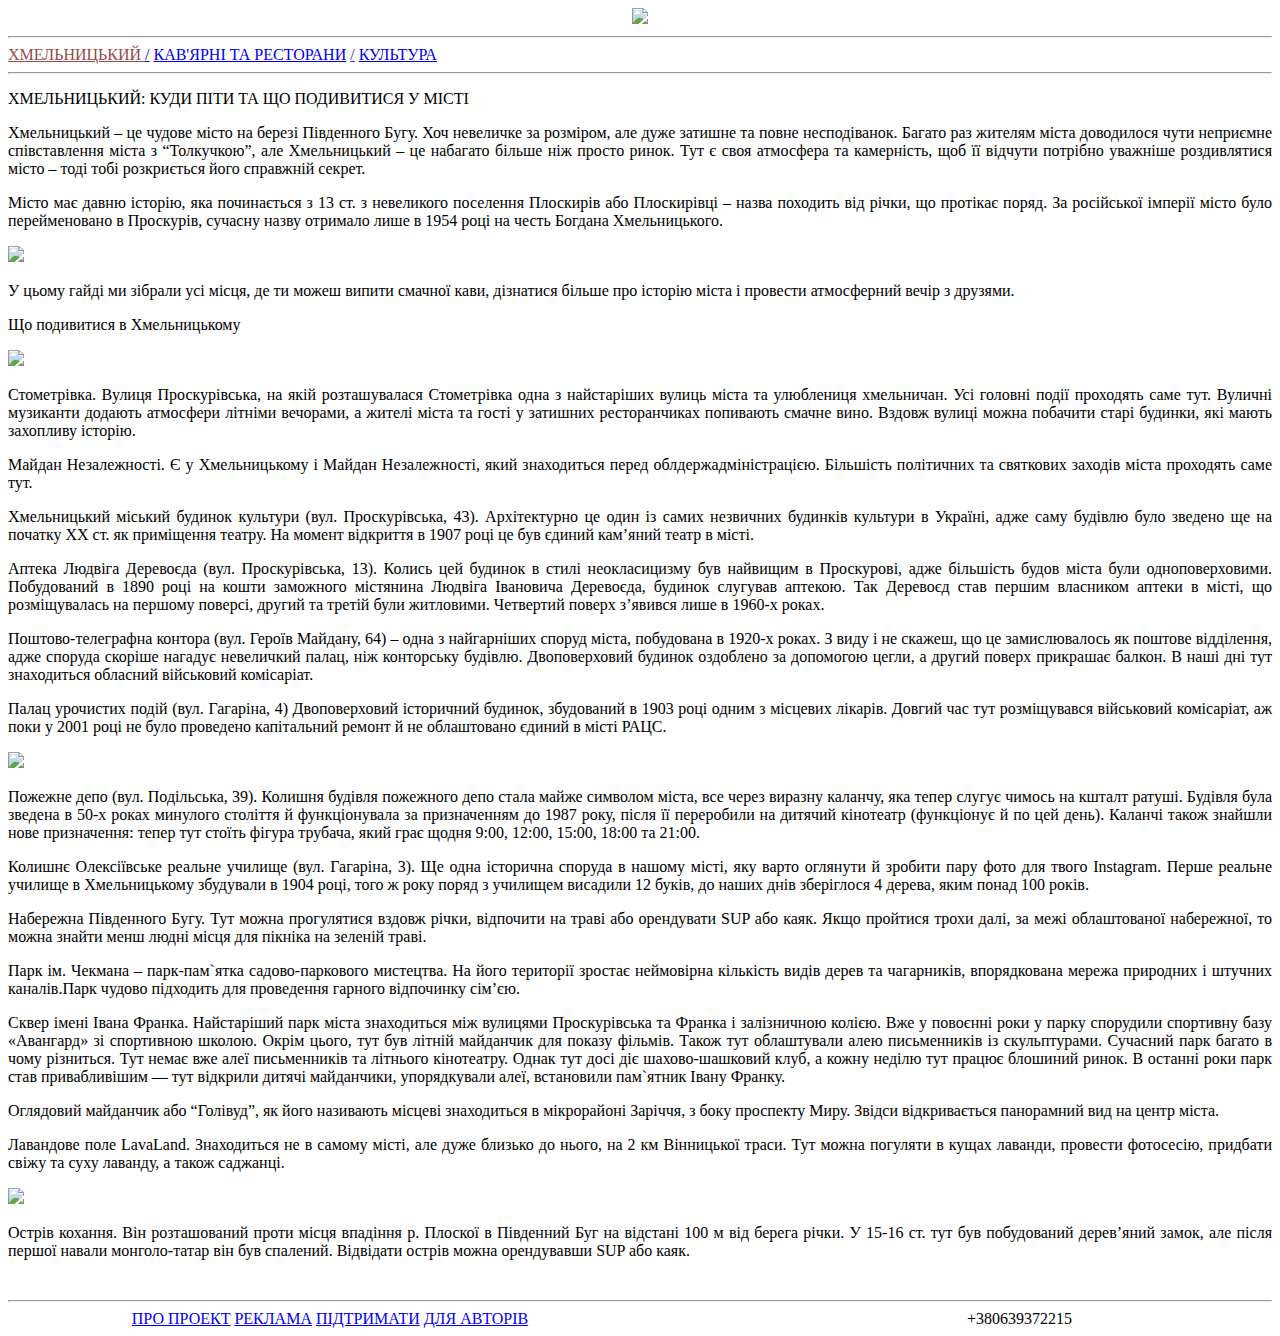
==== index.html @ 3d870d9a "Add index file" ====
<!DOCTYPE html>
<html>
<head>
	<meta charset="utf-8">
<meta name="viewport" content="width=device-width, initial-scale=1.0">
	<title>Khmelnytskyi</title>
		<link rel="stylesheet" type="text/css" href="css/style.css">
		<link rel="stylesheet" type="text/css" href="css/adaptation.css">

</head>
<body align="justify">

<div class="container">

<div id="logo" align="center">
<img src="img/loupe.PNG" class="logo">
</div>

<hr class="hr1">

<nav class="nav">

<a href="" style="color: #964b4b;">ХМЕЛЬНИЦЬКИЙ
</a>

<a href="#">/</a>

<a href="pages/index2.html">КАВ'ЯРНІ ТА РЕСТОРАНИ</a>

<a href="">/</a>

<a href="pages/index3.html">КУЛЬТУРА</a>

</nav>

<hr class="hr2">

<p id="Khmelnytskyi">ХМЕЛЬНИЦЬКИЙ: КУДИ ПІТИ ТА ЩО ПОДИВИТИСЯ У МІСТІ</p>

<p class="alltext">Хмельницький – це чудове місто на березі Південного Бугу. Хоч невеличке за розміром, але дуже затишне та повне несподіванок. Багато раз жителям міста доводилося чути неприємне співставлення міста з “Толкучкою”, але Хмельницький – це набагато більше ніж просто ринок. Тут є своя атмосфера та камерність, щоб її відчути потрібно уважніше роздивлятися місто – тоді тобі розкриється його справжній секрет. </p>

<p class="alltext">Місто має давню історію, яка починається з 13 ст. з невеликого поселення Плоскирів або Плоскирівці – назва походить від річки, що протікає поряд. За російської імперії місто було перейменовано в Проскурів, сучасну назву отримало лише в 1954 році на честь Богдана Хмельницького.</p>

<img class="img" src="img/img_1979-scaled-1.JPG">

<p class="alltext">У цьому гайді ми зібрали усі місця, де ти можеш випити смачної кави, дізнатися більше про історію міста і провести атмосферний вечір з друзями.
</p>

<p class="header">Що подивитися в Хмельницькому</p>

<img class="img" src="img/49239699926_9d5bf410a2_h.JPG">

<p class="alltext">Стометрівка. Вулиця Проскурівська, на якій розташувалася Стометрівка одна з найстаріших вулиць міста та улюблениця хмельничан. Усі головні події проходять саме тут. Вуличні музиканти додають атмосфери літніми вечорами, а жителі міста та гості у затишних ресторанчиках попивають смачне вино. Вздовж вулиці можна побачити старі будинки, які мають захопливу історію.</p>

<p class="alltext">Майдан Незалежності. Є у Хмельницькому і Майдан Незалежності, який знаходиться перед облдержадміністрацією. Більшість політичних та святкових заходів міста проходять саме тут.</p>

<p class="alltext">Хмельницький міський будинок культури (вул. Проскурівська, 43). Архітектурно це один із самих незвичних будинків культури в Україні, адже саму будівлю було зведено ще на початку ХХ ст. як приміщення театру. На момент відкриття в 1907 році це був єдиний кам’яний театр в місті.</p>

<p class="alltext">Аптека Людвіга Деревоєда (вул. Проскурівська, 13). Колись цей будинок в стилі неокласицизму був найвищим в Проскурові, адже більшість будов міста були одноповерховими. Побудований в 1890 році на кошти заможного містянина Людвіга Івановича Деревоєда, будинок слугував аптекою. Так Деревоєд став першим власником аптеки в місті, що розміщувалась на першому поверсі, другий та третій були житловими. Четвертий поверх з’явився лише в 1960-х роках.</p>

<p class="alltext">Поштово-телеграфна контора (вул. Героїв Майдану, 64) – одна з найгарніших споруд міста, побудована в 1920-х роках. З виду і не скажеш, що це замислювалось як поштове відділення, адже споруда скоріше нагадує невеличкий палац, ніж конторську будівлю. Двоповерховий будинок оздоблено за допомогою цегли, а другий поверх прикрашає балкон. В наші дні тут знаходиться обласний військовий комісаріат.</p>

<p class="alltext">Палац урочистих подій (вул. Гагаріна, 4) Двоповерховий історичний будинок, збудований в 1903 році одним з місцевих лікарів. Довгий час тут розміщувався військовий комісаріат, аж поки у 2001 році не було проведено капітальний ремонт й не облаштовано єдиний в місті РАЦС.</p>

<img  class="img" src="img/D0BFD0B0D180D0BAD0BBD0B5D182.JPG">

<p class="alltext">Пожежне депо (вул. Подільська, 39). Колишня будівля пожежного депо стала майже символом міста, все через виразну каланчу, яка тепер слугує чимось на кшталт ратуші. Будівля була зведена в 50-х роках минулого століття й функціонувала за призначенням до 1987 року, після її переробили на дитячий кінотеатр (функціонує й по цей день). Каланчі також знайшли нове призначення: тепер тут стоїть фігура трубача, який грає щодня 9:00, 12:00, 15:00, 18:00 та 21:00.</p>

<p class="alltext">Колишнє Олексіївське реальне училище (вул. Гагаріна, 3). Ще одна історична споруда в нашому місті, яку варто оглянути й зробити пару фото для твого Instagram. Перше реальне училище в Хмельницькому збудували в 1904 році, того ж року поряд з училищем висадили 12 буків, до наших днів зберіглося 4 дерева, яким понад 100 років.</p>

<p class="alltext">Набережна Південного Бугу. Тут можна прогулятися вздовж річки, відпочити на траві або орендувати SUP або каяк. Якщо пройтися трохи далі, за межі облаштованої набережної, то можна знайти менш людні місця для пікніка на зеленій траві.</p>

<p class="alltext">Парк ім. Чекмана – парк-пам`ятка садово-паркового мистецтва. На його території зростає неймовірна кількість видів дерев та чагарників, впорядкована мережа природних і штучних каналів.Парк чудово підходить для проведення гарного відпочинку сім’єю.</p>

<p class="alltext">Сквер імені Івана Франка. Найстаріший парк міста знаходиться між вулицями Проскурівська та Франка і залізничною колією. Вже у повоєнні роки у парку спорудили спортивну базу «Авангард» зі спортивною школою. Окрім цього, тут був літній майданчик для показу фільмів. Також тут облаштували алею письменників із скульптурами. Сучасний парк багато в чому різниться. Тут немає вже алеї письменників та літнього кінотеатру. Однак тут досі діє шахово-шашковий клуб, а кожну неділю тут працює блошиний ринок. В останні роки парк став привабливішим — тут відкрили дитячі майданчики, упорядкували алеї, встановили пам`ятник Івану Франку.</p>

<p class="alltext">Оглядовий майданчик або “Голівуд”, як його називають місцеві знаходиться в мікрорайоні Заріччя, з боку проспекту Миру. Звідси відкривається панорамний вид на центр міста.</p>

<p class="alltext">Лавандове поле LavaLand. Знаходиться не в самому місті, але дуже близько до нього, на 2 км Вінницької траси. Тут можна погуляти в кущах лаванди, провести фотосесію, придбати свіжу та суху лаванду, а також саджанці.</p>

<img class="img" src="img/KHmel-nyts-kyy-na-1-stor.jpg-555-1170x780-1.JPG">

<p class="alltext">Острів кохання. Він розташований проти місця впадіння р. Плоскої в Південний Буг на відстані 100 м від берега річки. У 15-16 ст. тут був побудований дерев’яний замок, але після першої навали монголо-татар він був спалений. Відвідати острів можна орендувавши SUP або каяк.</p>

<hr class="hr2" style="margin-top: 40px;">
</div>

<div class = 'footer'>
      <center>
  <a class="footer" style="margin-left: -315px;" href="https://dovkola.media/about/">ПРО ПРОЕКТ</a>
  <a class="footer" href="https://dovkola.media/partnership/">РЕКЛАМА</a>
  <a class="footer" href="https://www.patreon.com/dovkolamedia">ПІДТРИМАТИ</a>
  <a class="footer" href="https://dovkola.media/dlia-avtoriv/">ДЛЯ АВТОРІВ</a>
  <a style="float: right; margin-right: 200px;">+380639372215</a>
</center>

      
    </div>

</body>
</html>
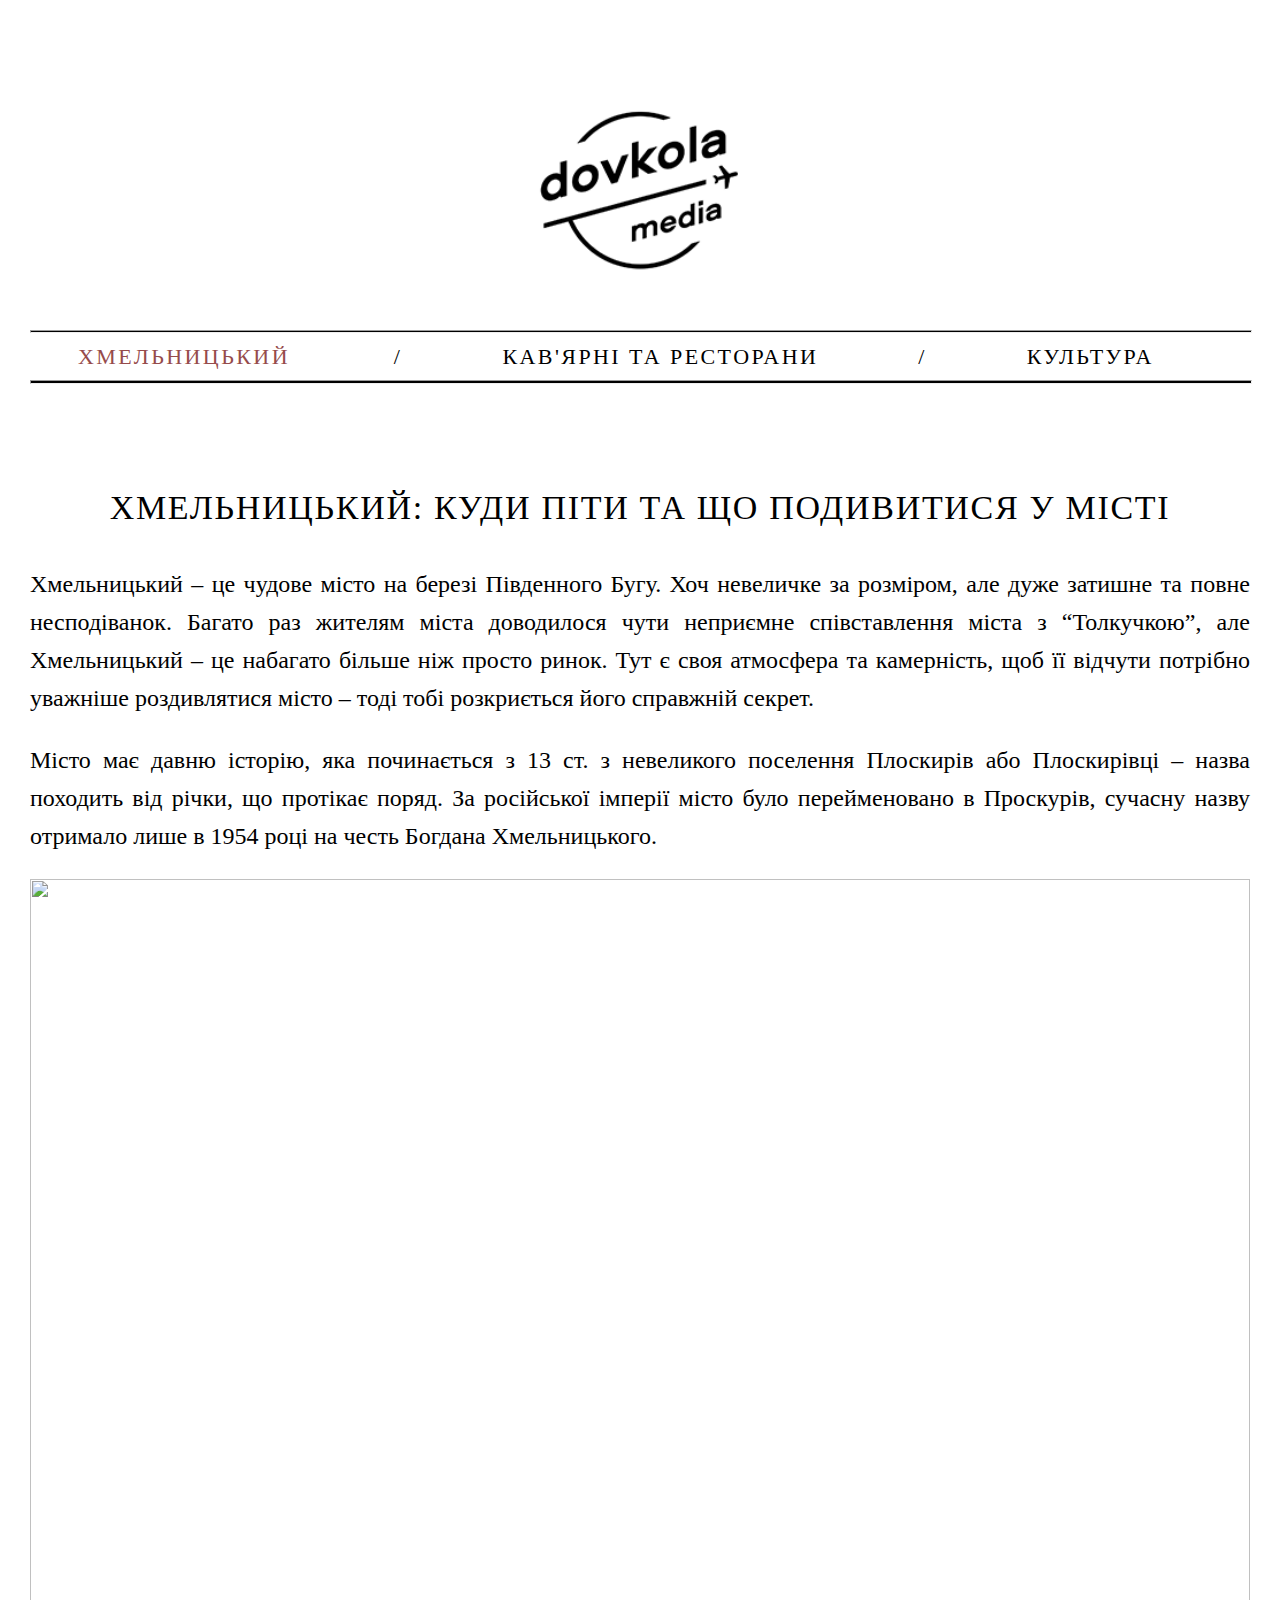
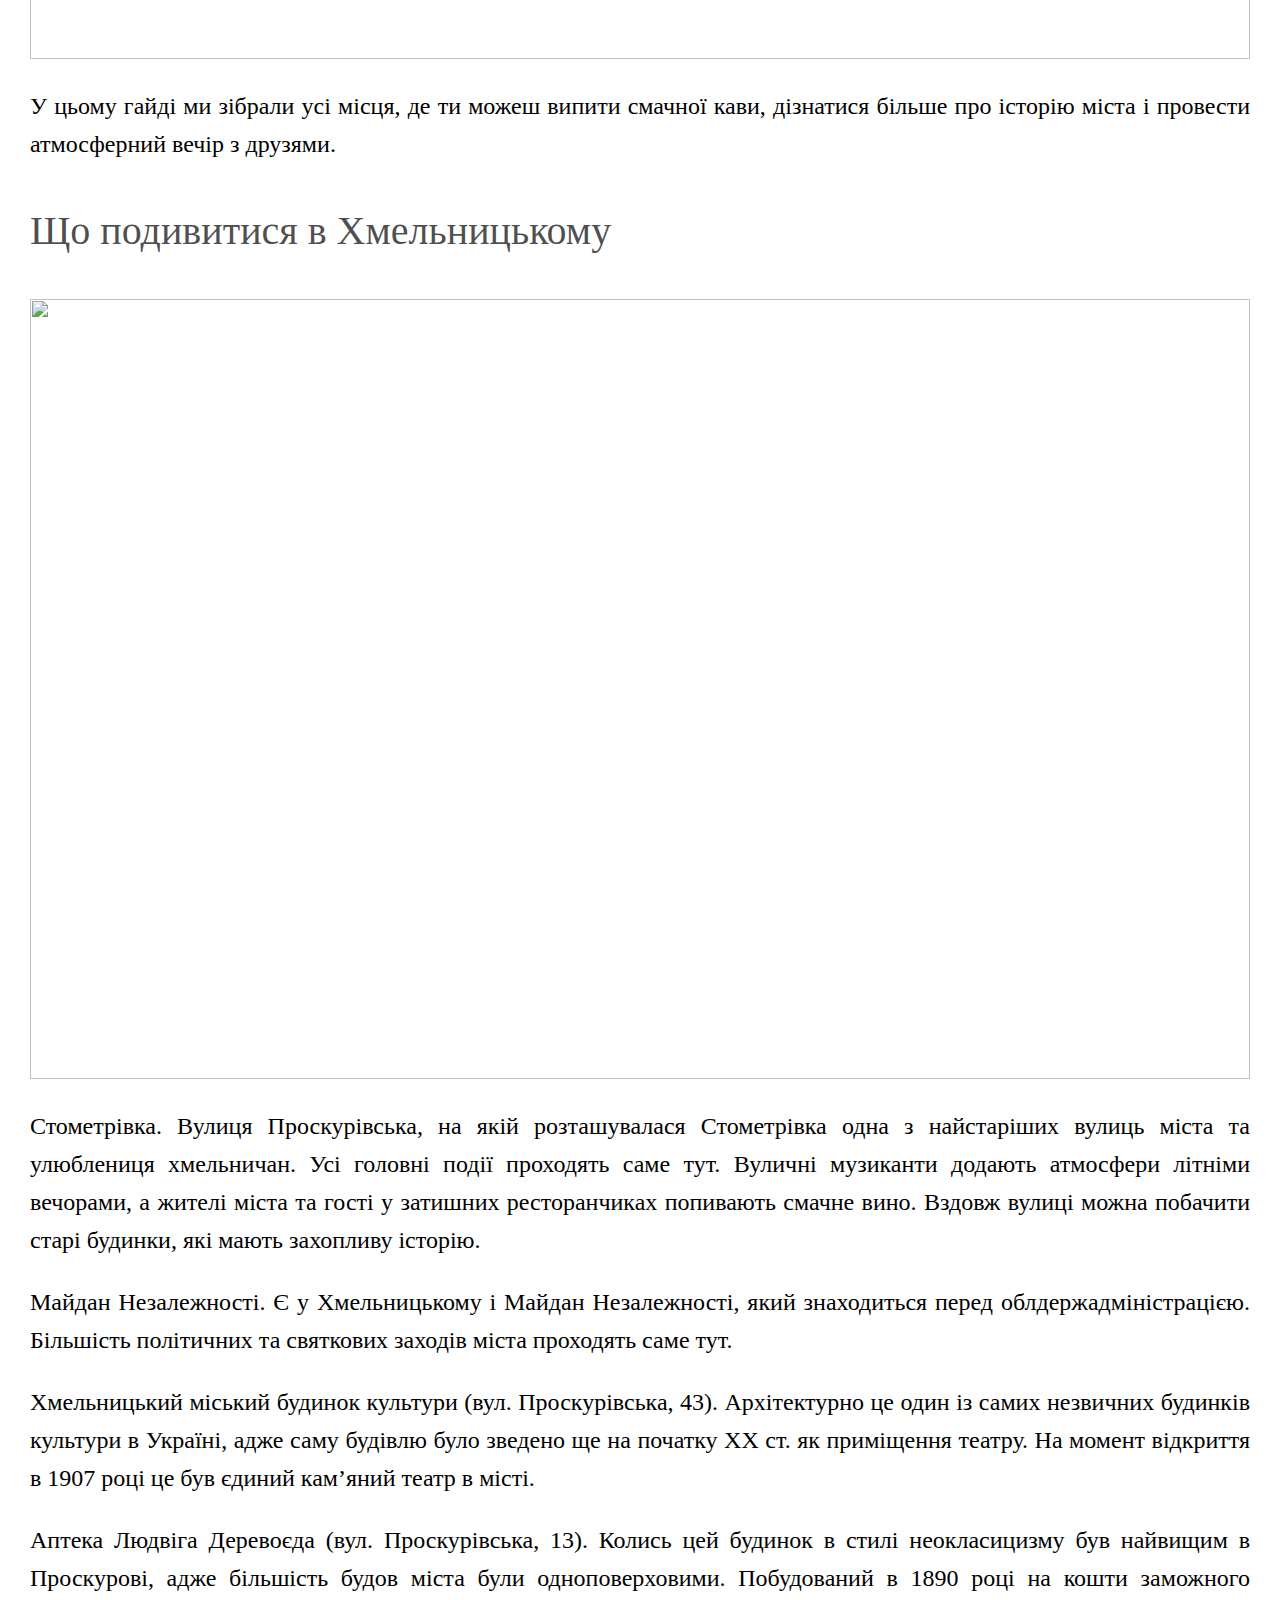
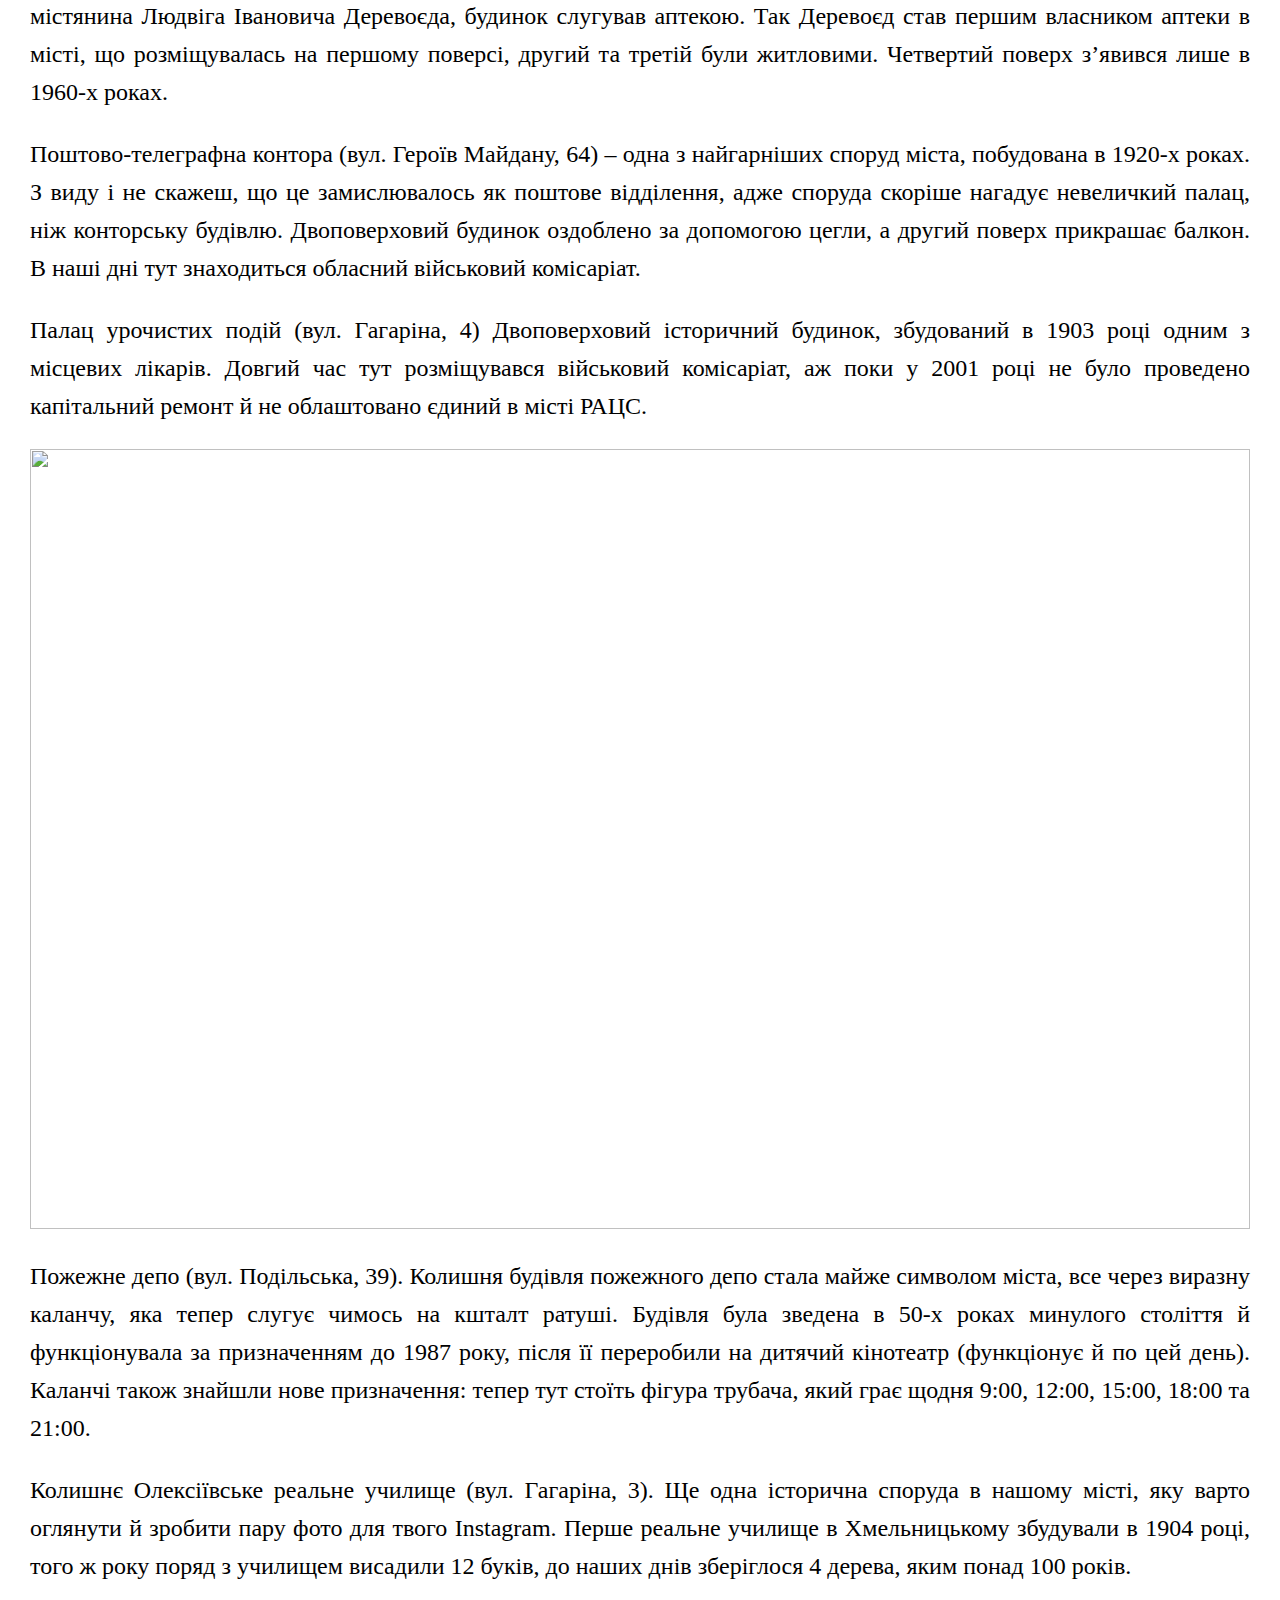
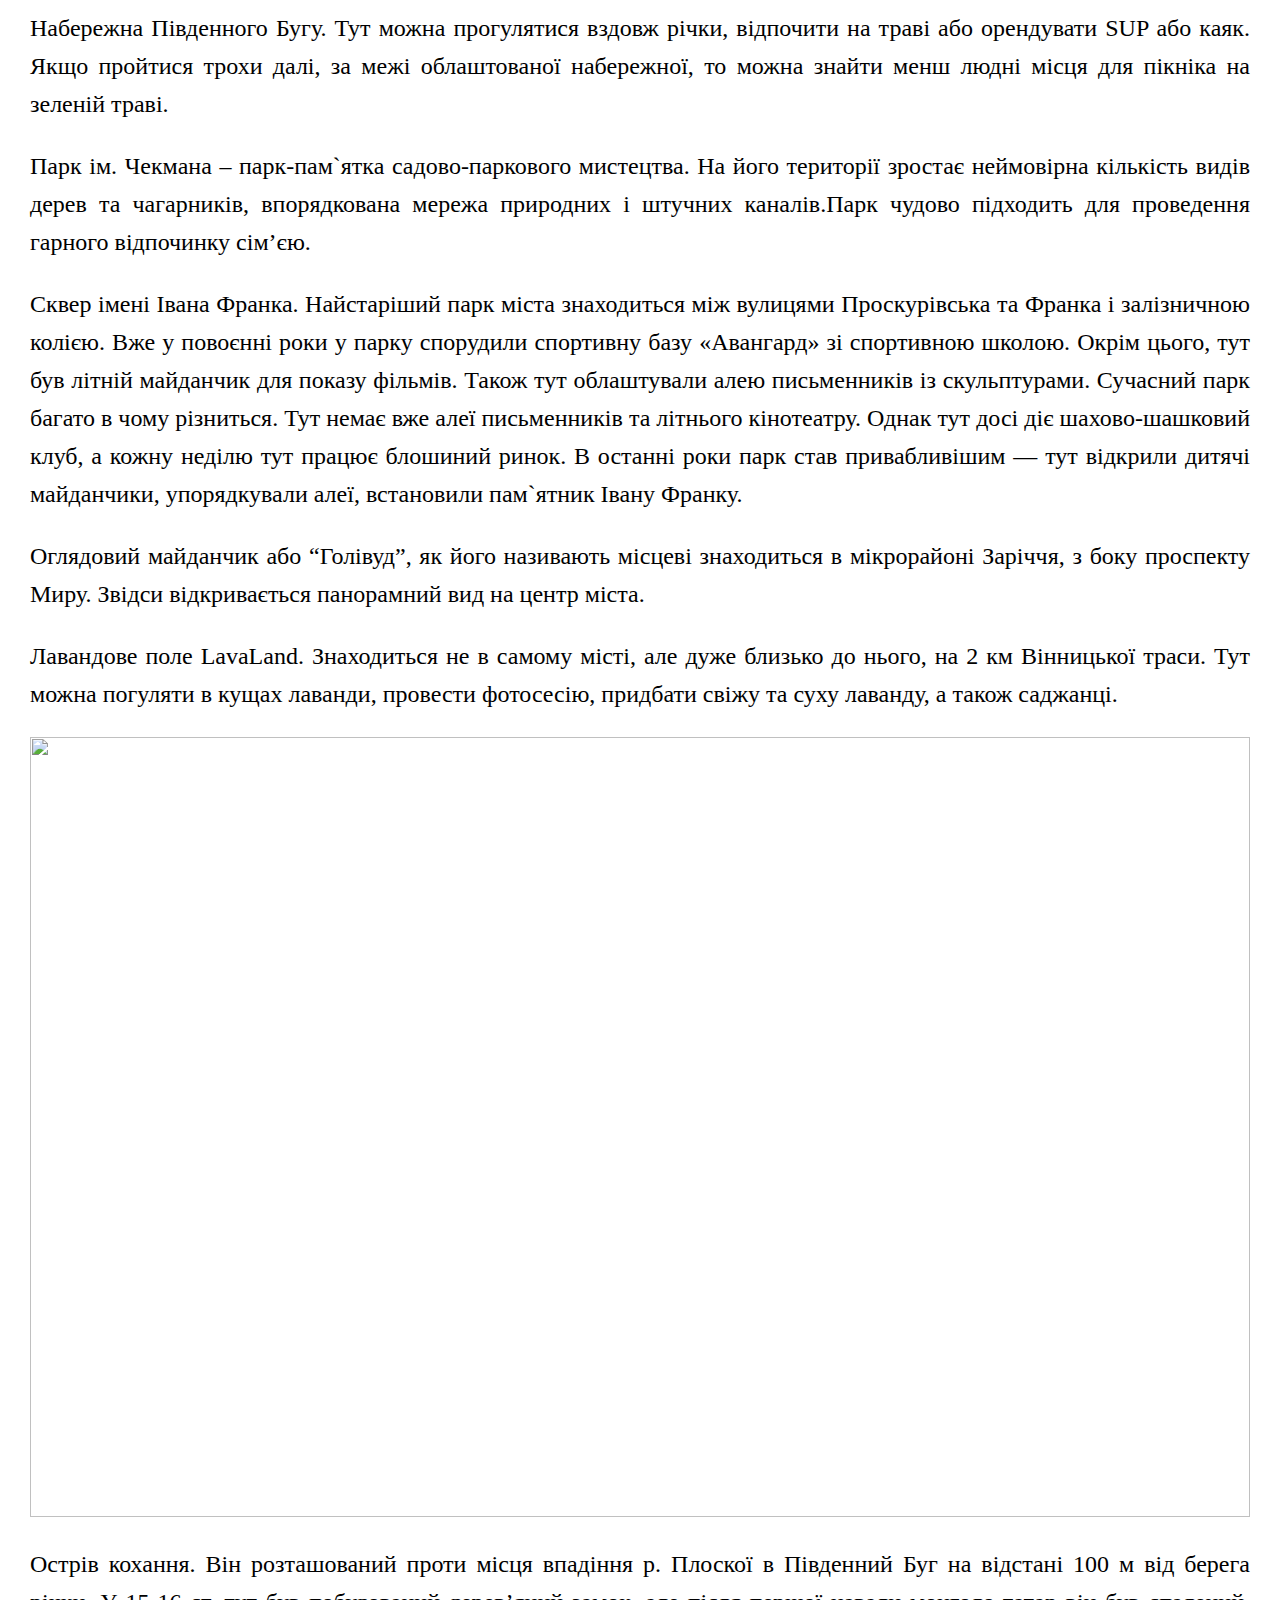
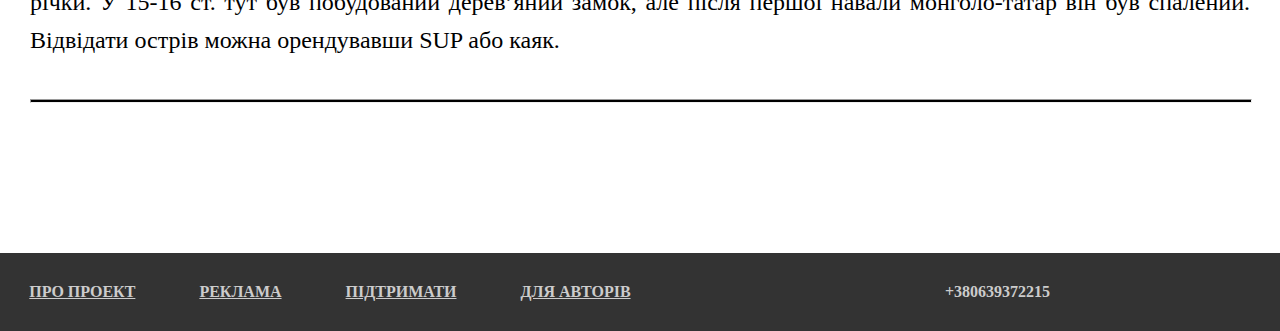
==== commit d99e3fad: "Update index.html" ====
--- a/index.html
+++ b/index.html
@@ -13,7 +13,7 @@
 <div class="container">
 
 <div id="logo" align="center">
-<img src="img/loupe.PNG" class="logo">
+<img src="img/loupe.png" class="logo">
 </div>
 
 <hr class="hr1">
@@ -98,4 +98,4 @@
     </div>
 
 </body>
-</html>+</html>
--- a/css/style.css
+++ b/css/style.css
@@ -0,0 +1,102 @@
+ body{
+ 	margin: 0px;
+}
+
+.logo {
+width: 230px;
+height: 230px;
+padding-top: 75px;
+
+}
+
+#logo{
+width: 230px;
+height: 230px;
+margin: 0px auto;
+}
+
+.container {
+	max-width: 1220px;
+	padding: 0 10px;
+	margin: 0 auto;
+}
+
+hr {
+	width: 100%;
+	height: 1px;
+}
+
+.hr1 {
+	margin-top: 100px;І
+	height: 1px;
+	background-color: #000000;
+}
+
+.nav a {
+padding: 48px;
+
+color: #000000;
+text-decoration: none;
+justify-content: space-between;
+font-family: 'Ledger';
+font-style: normal;
+font-weight: 400;
+letter-spacing: 0.11em;
+font-size: 22px;
+line-height: 31px;
+}
+
+
+.hr2 {	
+	height: 2px;
+	background-color: #000000;
+}
+
+#Khmelnytskyi {
+margin-top: 100px;
+font-family: 'Ledger';
+font-style: normal;
+font-weight: 400;
+font-size: 34px;
+line-height: 47px;
+text-align: center;
+letter-spacing: 0.05em;
+
+color: #000000;
+}
+
+.alltext {
+	font-family: 'Ledger';
+font-style: normal;
+font-weight: 400;
+font-size: 24px;
+line-height: 38px;
+
+color: #000000;
+
+}
+
+.img {
+width: 1220px;
+height: 780px;
+}
+
+.header {
+	font-family: 'Ledger';
+font-style: normal;
+font-weight: 400;
+font-size: 40px;
+line-height: 56px;
+
+color: rgba(0, 0, 0, 0.7);
+}
+
+.footer {
+  
+  font-weight: bold;
+  background-color:#333;
+  color: #ccc;
+  padding: 30px;
+  margin-top:150px;
+
+}
--- a/css/adaptation.css
+++ b/css/adaptation.css
@@ -0,0 +1,9 @@
+@media screen and (max-width:412px){
+	.logo {
+		width: 200px;
+height: 200px;
+padding-top: 75px;
+display: flex;
+justify-content: center;
+	}
+}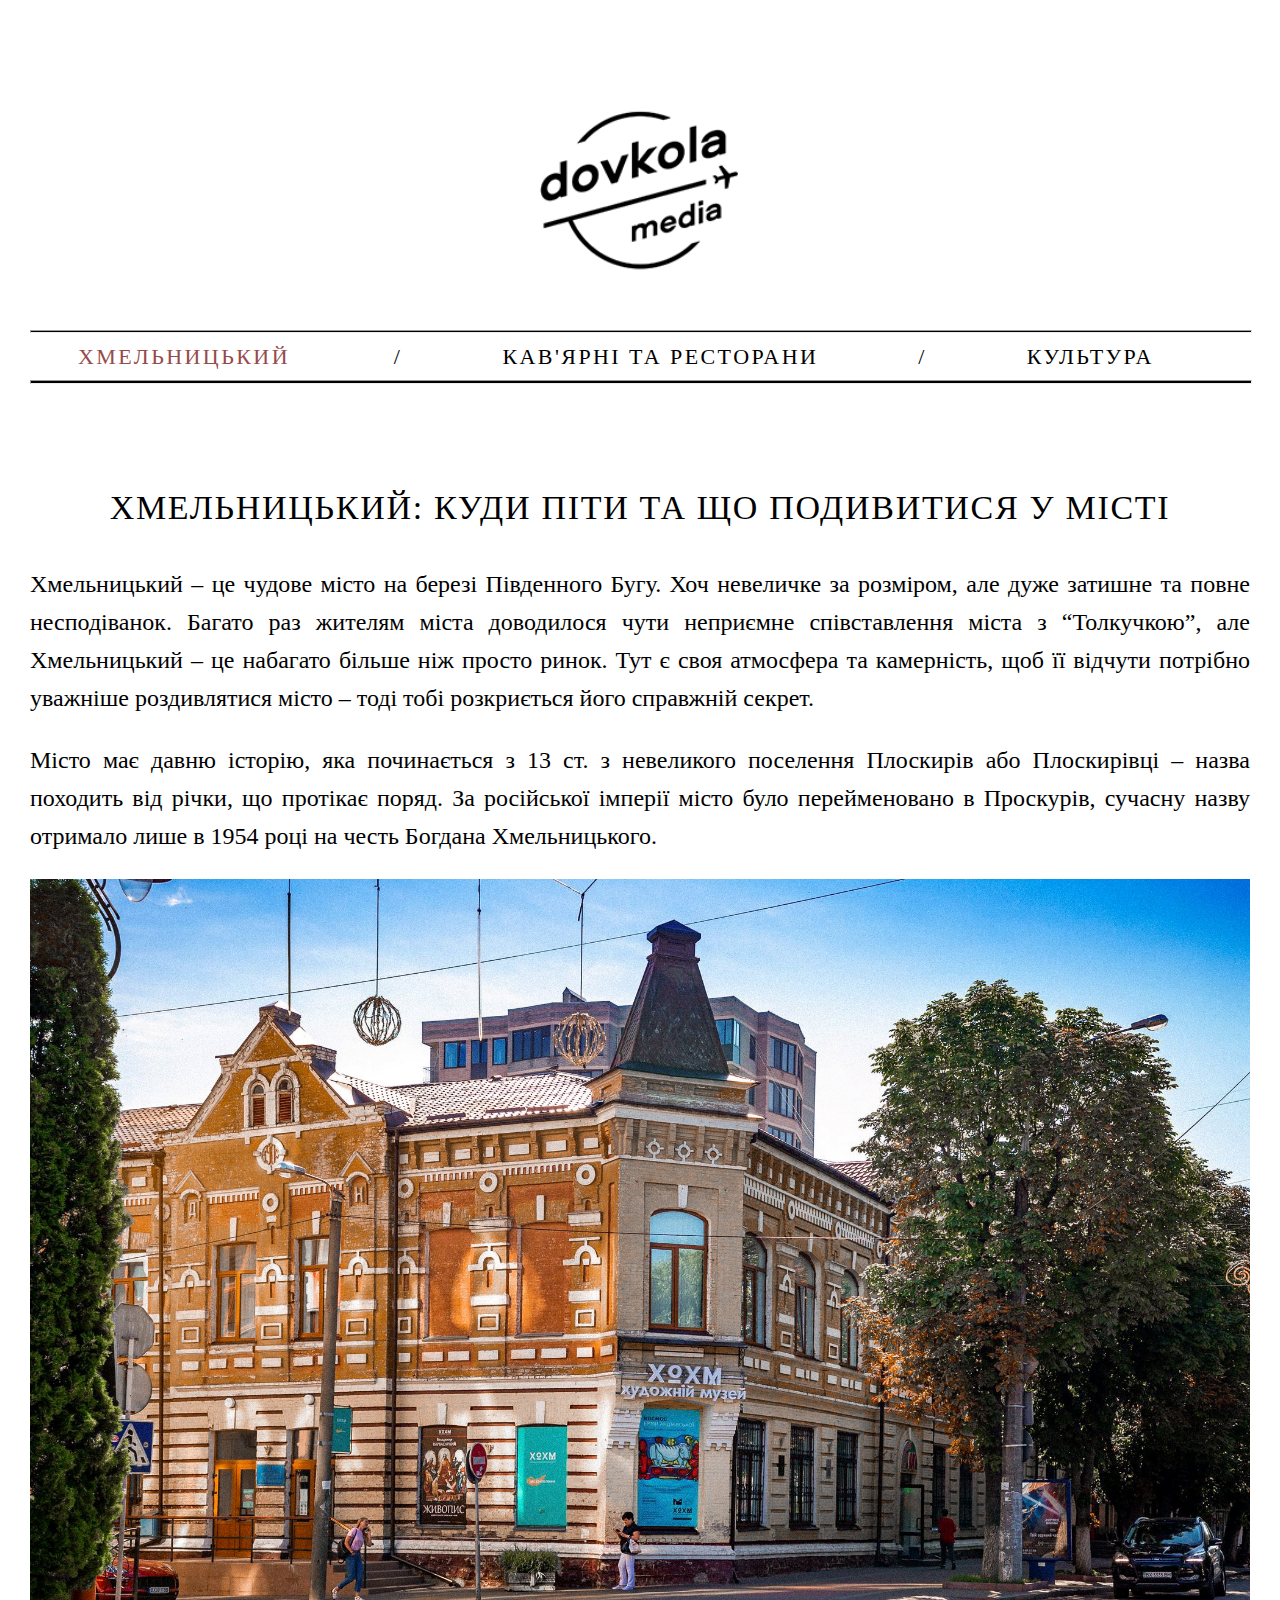
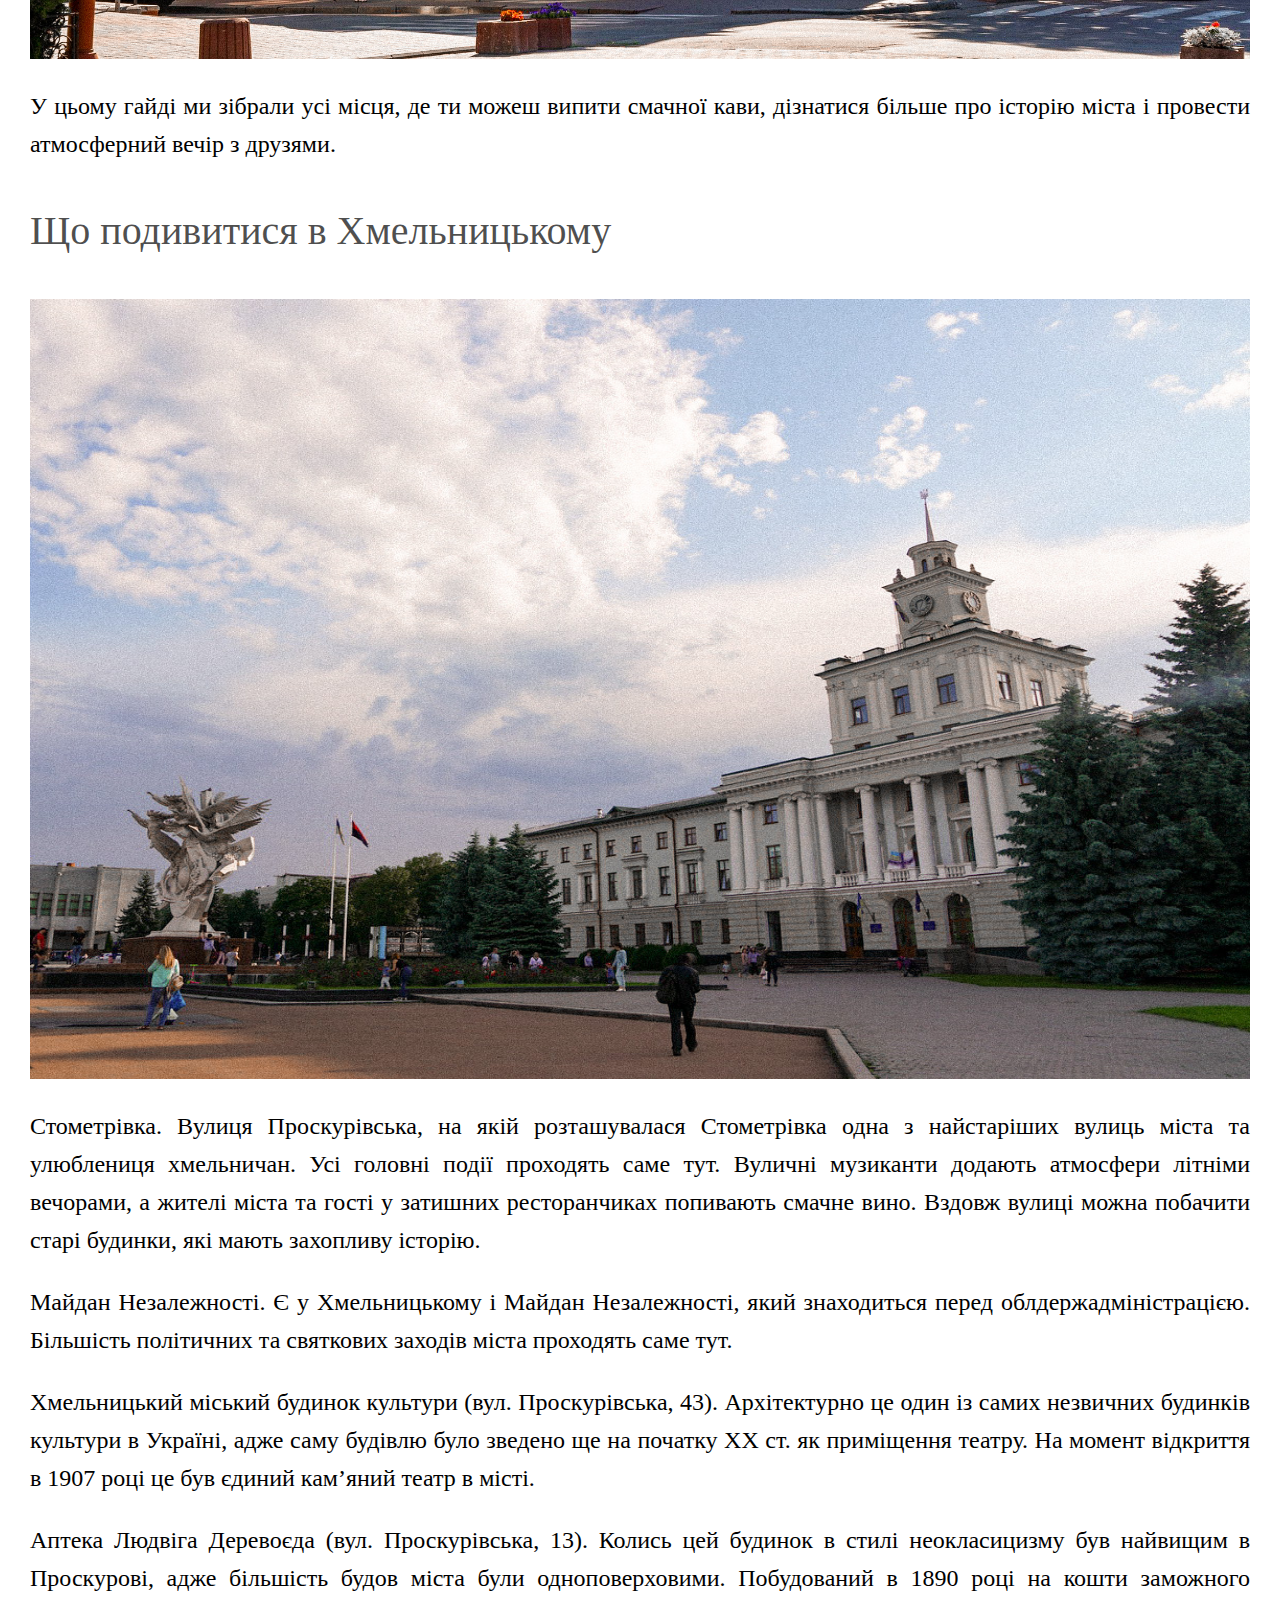
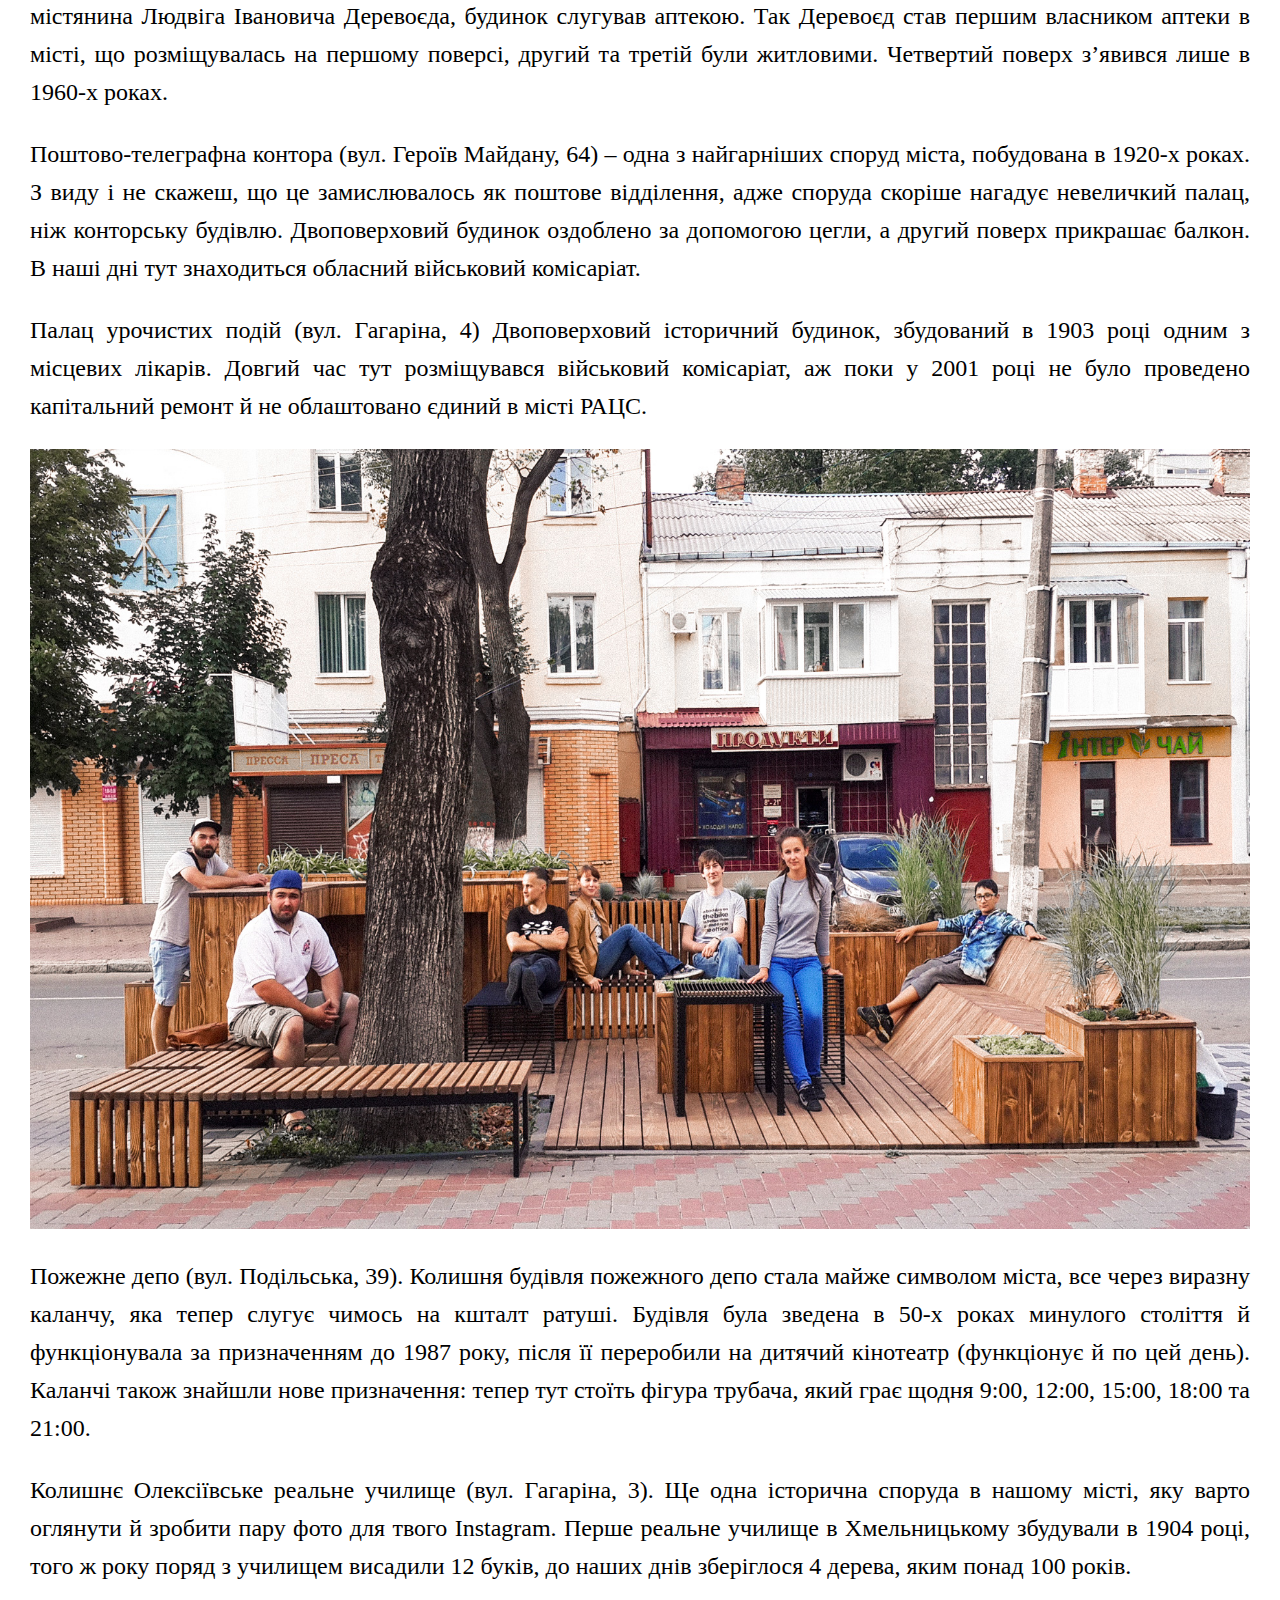
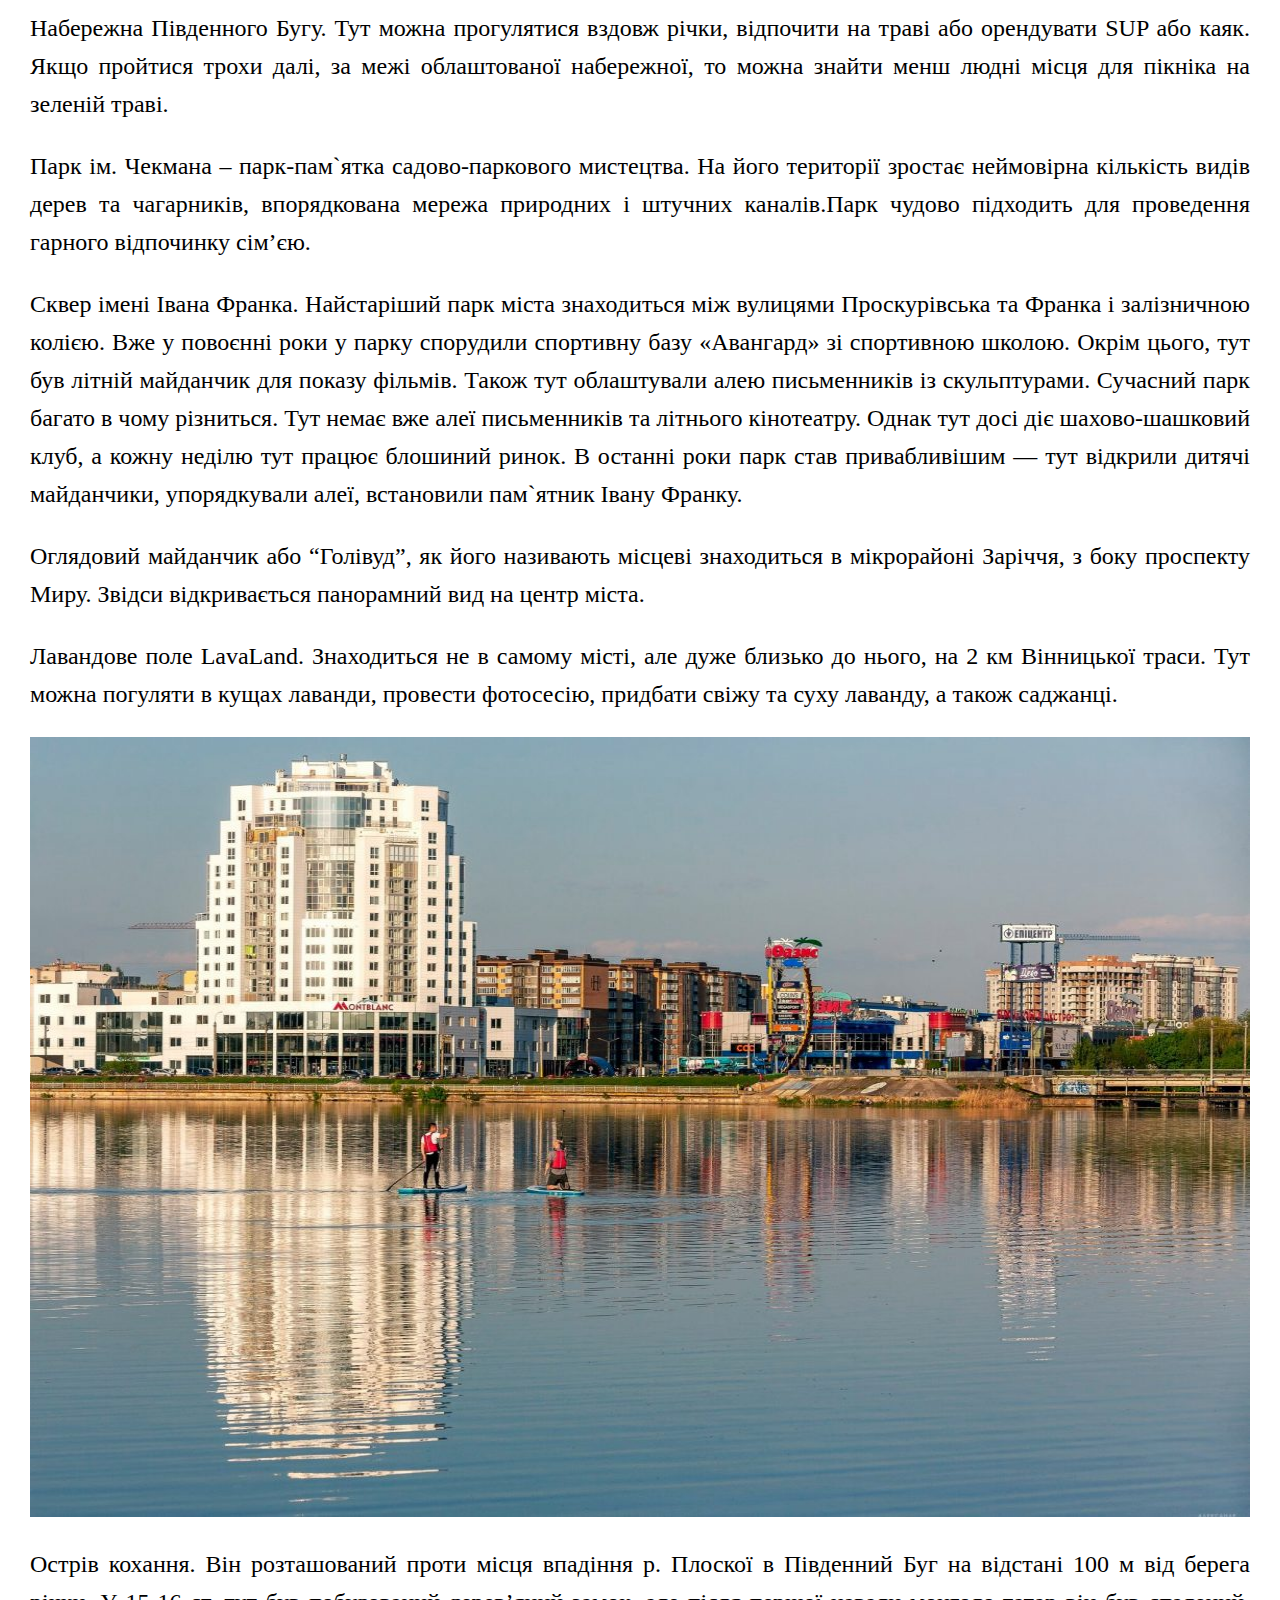
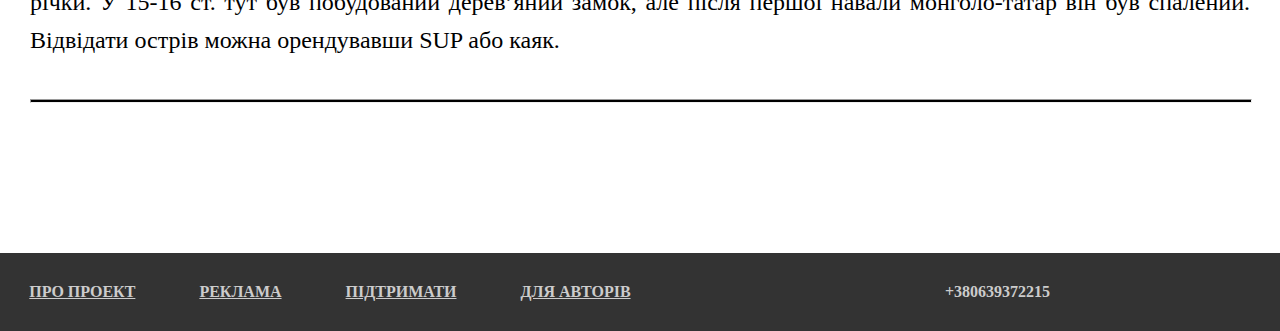
==== commit a181f79d: "Update index.html" ====
--- a/index.html
+++ b/index.html
@@ -41,14 +41,14 @@
 
 <p class="alltext">Місто має давню історію, яка починається з 13 ст. з невеликого поселення Плоскирів або Плоскирівці – назва походить від річки, що протікає поряд. За російської імперії місто було перейменовано в Проскурів, сучасну назву отримало лише в 1954 році на честь Богдана Хмельницького.</p>
 
-<img class="img" src="img/img_1979-scaled-1.JPG">
+<img class="img" src="img/img_1979-scaled-1.jpg">
 
 <p class="alltext">У цьому гайді ми зібрали усі місця, де ти можеш випити смачної кави, дізнатися більше про історію міста і провести атмосферний вечір з друзями.
 </p>
 
 <p class="header">Що подивитися в Хмельницькому</p>
 
-<img class="img" src="img/49239699926_9d5bf410a2_h.JPG">
+<img class="img" src="img/49239699926_9d5bf410a2_h.jpg">
 
 <p class="alltext">Стометрівка. Вулиця Проскурівська, на якій розташувалася Стометрівка одна з найстаріших вулиць міста та улюблениця хмельничан. Усі головні події проходять саме тут. Вуличні музиканти додають атмосфери літніми вечорами, а жителі міста та гості у затишних ресторанчиках попивають смачне вино. Вздовж вулиці можна побачити старі будинки, які мають захопливу історію.</p>
 
@@ -62,7 +62,7 @@
 
 <p class="alltext">Палац урочистих подій (вул. Гагаріна, 4) Двоповерховий історичний будинок, збудований в 1903 році одним з місцевих лікарів. Довгий час тут розміщувався військовий комісаріат, аж поки у 2001 році не було проведено капітальний ремонт й не облаштовано єдиний в місті РАЦС.</p>
 
-<img  class="img" src="img/D0BFD0B0D180D0BAD0BBD0B5D182.JPG">
+<img  class="img" src="img/D0BFD0B0D180D0BAD0BBD0B5D182.jpg">
 
 <p class="alltext">Пожежне депо (вул. Подільська, 39). Колишня будівля пожежного депо стала майже символом міста, все через виразну каланчу, яка тепер слугує чимось на кшталт ратуші. Будівля була зведена в 50-х роках минулого століття й функціонувала за призначенням до 1987 року, після її переробили на дитячий кінотеатр (функціонує й по цей день). Каланчі також знайшли нове призначення: тепер тут стоїть фігура трубача, який грає щодня 9:00, 12:00, 15:00, 18:00 та 21:00.</p>
 
@@ -78,7 +78,7 @@
 
 <p class="alltext">Лавандове поле LavaLand. Знаходиться не в самому місті, але дуже близько до нього, на 2 км Вінницької траси. Тут можна погуляти в кущах лаванди, провести фотосесію, придбати свіжу та суху лаванду, а також саджанці.</p>
 
-<img class="img" src="img/KHmel-nyts-kyy-na-1-stor.jpg-555-1170x780-1.JPG">
+<img class="img" src="img/KHmel-nyts-kyy-na-1-stor.jpg-555-1170x780-1.jpg">
 
 <p class="alltext">Острів кохання. Він розташований проти місця впадіння р. Плоскої в Південний Буг на відстані 100 м від берега річки. У 15-16 ст. тут був побудований дерев’яний замок, але після першої навали монголо-татар він був спалений. Відвідати острів можна орендувавши SUP або каяк.</p>
 
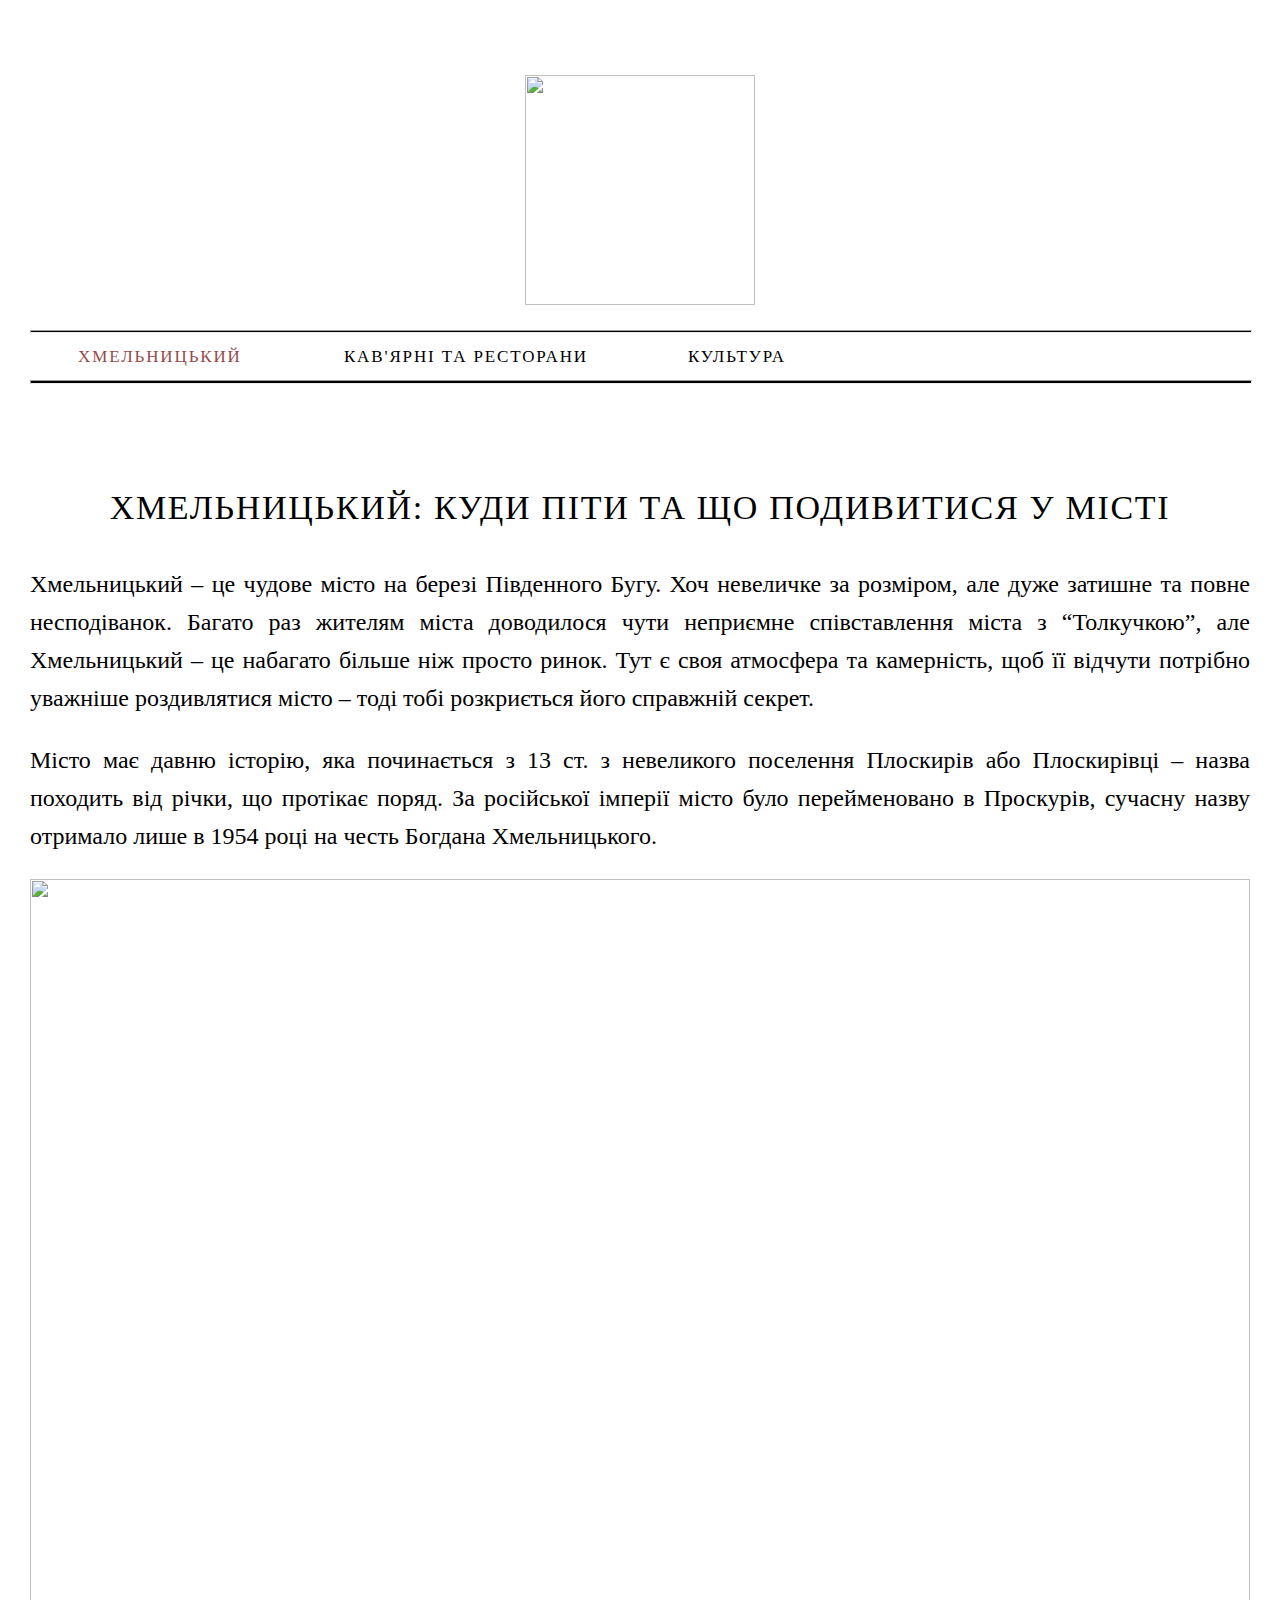
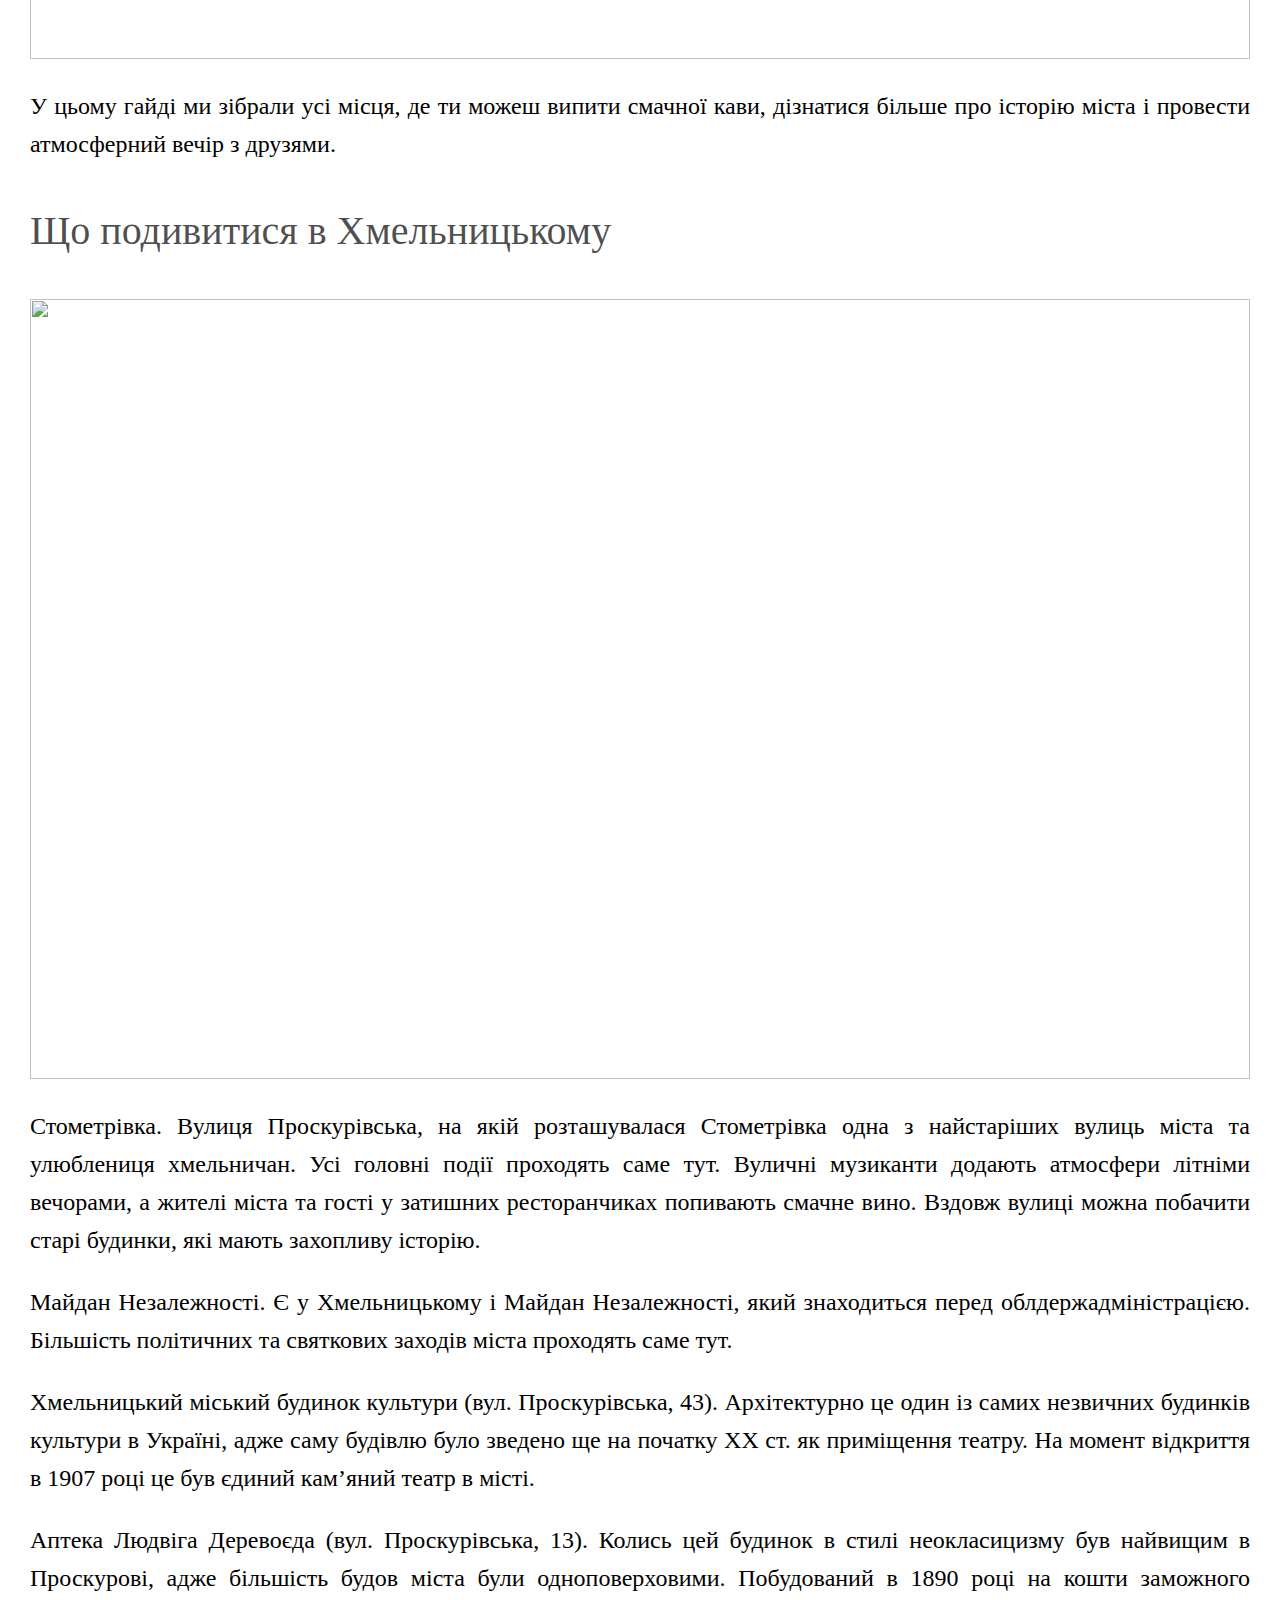
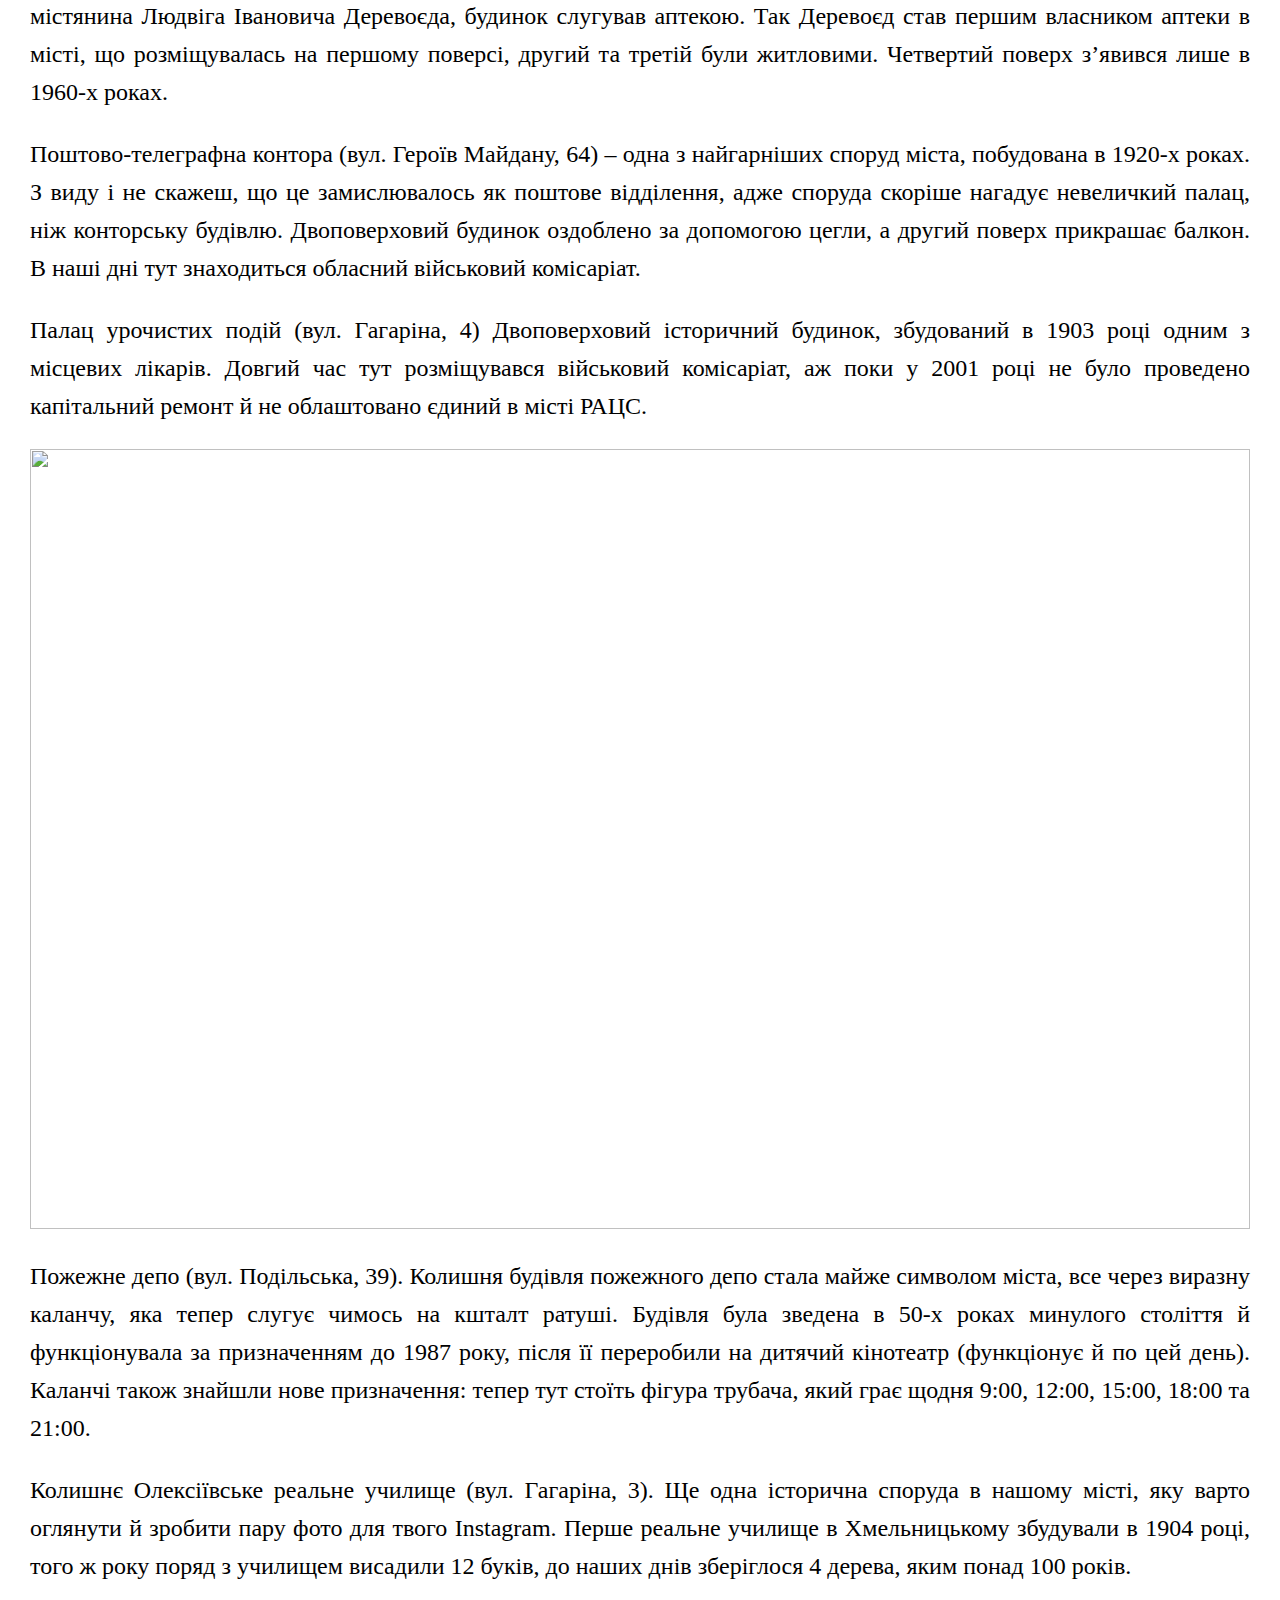
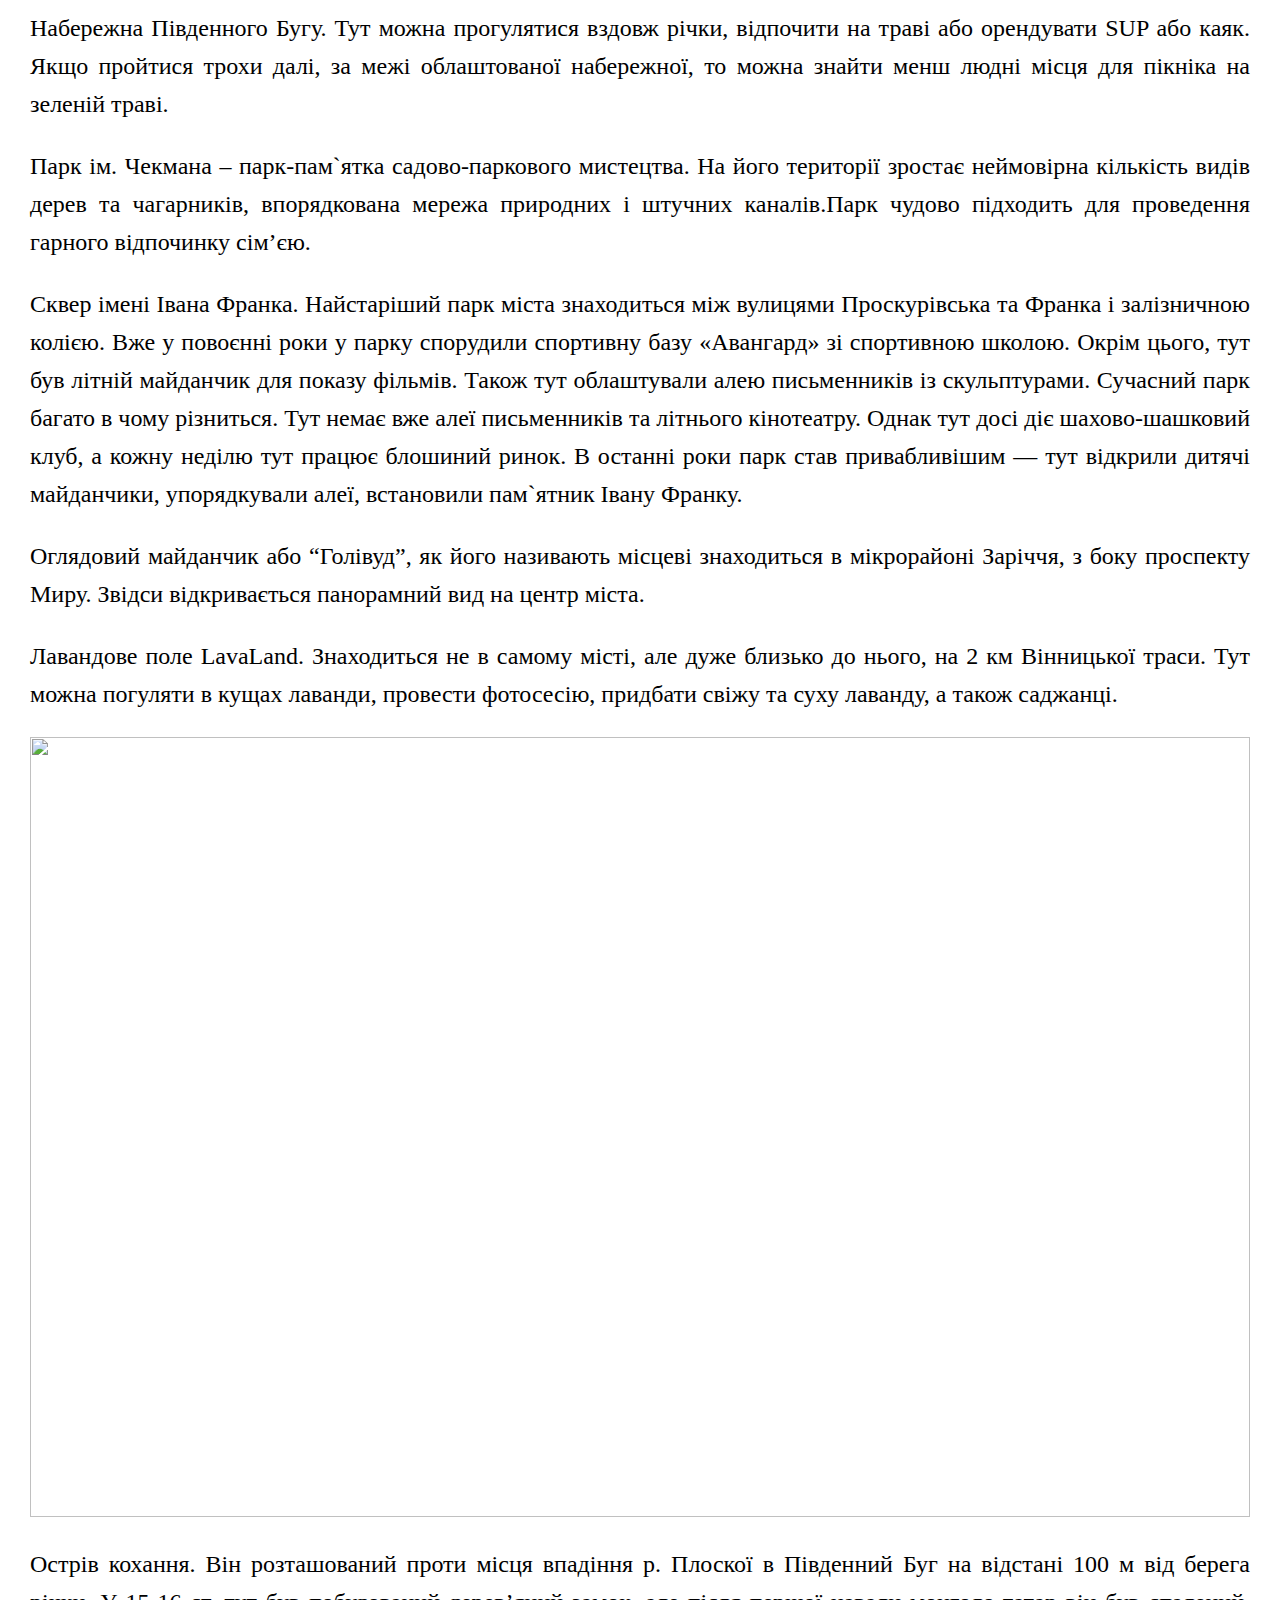
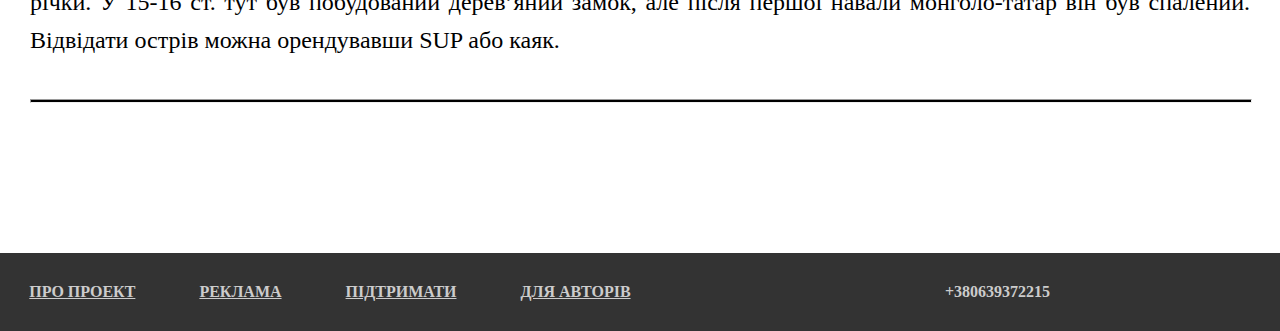
==== commit e3ca15c6: "Update index.html" ====
--- a/index.html
+++ b/index.html
@@ -13,23 +13,20 @@
 <div class="container">
 
 <div id="logo" align="center">
-<img src="img/loupe.png" class="logo">
+<img src="img/loupe.PNG" class="logo">
 </div>
 
 <hr class="hr1">
 
 <nav class="nav">
 
-<a href="" style="color: #964b4b;">ХМЕЛЬНИЦЬКИЙ
+<a href="" style="color: #964b4b; font-size: 17px;">ХМЕЛЬНИЦЬКИЙ
 </a>
 
-<a href="#">/</a>
+<a href="pages/index2.html" style="font-size: 17px;">КАВ'ЯРНІ ТА РЕСТОРАНИ</a>
 
-<a href="pages/index2.html">КАВ'ЯРНІ ТА РЕСТОРАНИ</a>
 
-<a href="">/</a>
-
-<a href="pages/index3.html">КУЛЬТУРА</a>
+<a href="pages/index3.html" style="font-size: 17px;">КУЛЬТУРА</a>
 
 </nav>
 
@@ -41,14 +38,14 @@
 
 <p class="alltext">Місто має давню історію, яка починається з 13 ст. з невеликого поселення Плоскирів або Плоскирівці – назва походить від річки, що протікає поряд. За російської імперії місто було перейменовано в Проскурів, сучасну назву отримало лише в 1954 році на честь Богдана Хмельницького.</p>
 
-<img class="img" src="img/img_1979-scaled-1.jpg">
+<img class="img" src="img/img_1979-scaled-1.JPG">
 
 <p class="alltext">У цьому гайді ми зібрали усі місця, де ти можеш випити смачної кави, дізнатися більше про історію міста і провести атмосферний вечір з друзями.
 </p>
 
 <p class="header">Що подивитися в Хмельницькому</p>
 
-<img class="img" src="img/49239699926_9d5bf410a2_h.jpg">
+<img class="img" src="img/49239699926_9d5bf410a2_h.JPG">
 
 <p class="alltext">Стометрівка. Вулиця Проскурівська, на якій розташувалася Стометрівка одна з найстаріших вулиць міста та улюблениця хмельничан. Усі головні події проходять саме тут. Вуличні музиканти додають атмосфери літніми вечорами, а жителі міста та гості у затишних ресторанчиках попивають смачне вино. Вздовж вулиці можна побачити старі будинки, які мають захопливу історію.</p>
 
@@ -62,7 +59,7 @@
 
 <p class="alltext">Палац урочистих подій (вул. Гагаріна, 4) Двоповерховий історичний будинок, збудований в 1903 році одним з місцевих лікарів. Довгий час тут розміщувався військовий комісаріат, аж поки у 2001 році не було проведено капітальний ремонт й не облаштовано єдиний в місті РАЦС.</p>
 
-<img  class="img" src="img/D0BFD0B0D180D0BAD0BBD0B5D182.jpg">
+<img  class="img" src="img/D0BFD0B0D180D0BAD0BBD0B5D182.JPG">
 
 <p class="alltext">Пожежне депо (вул. Подільська, 39). Колишня будівля пожежного депо стала майже символом міста, все через виразну каланчу, яка тепер слугує чимось на кшталт ратуші. Будівля була зведена в 50-х роках минулого століття й функціонувала за призначенням до 1987 року, після її переробили на дитячий кінотеатр (функціонує й по цей день). Каланчі також знайшли нове призначення: тепер тут стоїть фігура трубача, який грає щодня 9:00, 12:00, 15:00, 18:00 та 21:00.</p>
 
@@ -78,7 +75,7 @@
 
 <p class="alltext">Лавандове поле LavaLand. Знаходиться не в самому місті, але дуже близько до нього, на 2 км Вінницької траси. Тут можна погуляти в кущах лаванди, провести фотосесію, придбати свіжу та суху лаванду, а також саджанці.</p>
 
-<img class="img" src="img/KHmel-nyts-kyy-na-1-stor.jpg-555-1170x780-1.jpg">
+<img class="img" src="img/KHmel-nyts-kyy-na-1-stor.jpg-555-1170x780-1.JPG">
 
 <p class="alltext">Острів кохання. Він розташований проти місця впадіння р. Плоскої в Південний Буг на відстані 100 м від берега річки. У 15-16 ст. тут був побудований дерев’яний замок, але після першої навали монголо-татар він був спалений. Відвідати острів можна орендувавши SUP або каяк.</p>
 
@@ -87,10 +84,10 @@
 
 <div class = 'footer'>
       <center>
-  <a class="footer" style="margin-left: -315px;" href="https://dovkola.media/about/">ПРО ПРОЕКТ</a>
-  <a class="footer" href="https://dovkola.media/partnership/">РЕКЛАМА</a>
-  <a class="footer" href="https://www.patreon.com/dovkolamedia">ПІДТРИМАТИ</a>
-  <a class="footer" href="https://dovkola.media/dlia-avtoriv/">ДЛЯ АВТОРІВ</a>
+  <a class="footer" id="footer" style="margin-left: -315px;" href="https://dovkola.media/about/">ПРО ПРОЕКТ</a>
+  <a class="footer" id="footer" href="https://dovkola.media/partnership/">РЕКЛАМА</a>
+  <a class="footer" id="footer" href="https://www.patreon.com/dovkolamedia">ПІДТРИМАТИ</a>
+  <a class="footer" id="footer" href="https://dovkola.media/dlia-avtoriv/">ДЛЯ АВТОРІВ</a>
   <a style="float: right; margin-right: 200px;">+380639372215</a>
 </center>
 
--- a/css/adaptation.css
+++ b/css/adaptation.css
@@ -5,5 +5,9 @@
 padding-top: 75px;
 display: flex;
 justify-content: center;
-	}
-}+}
+.img {
+	width: 500px;
+	height: 200px;	}
+
+}
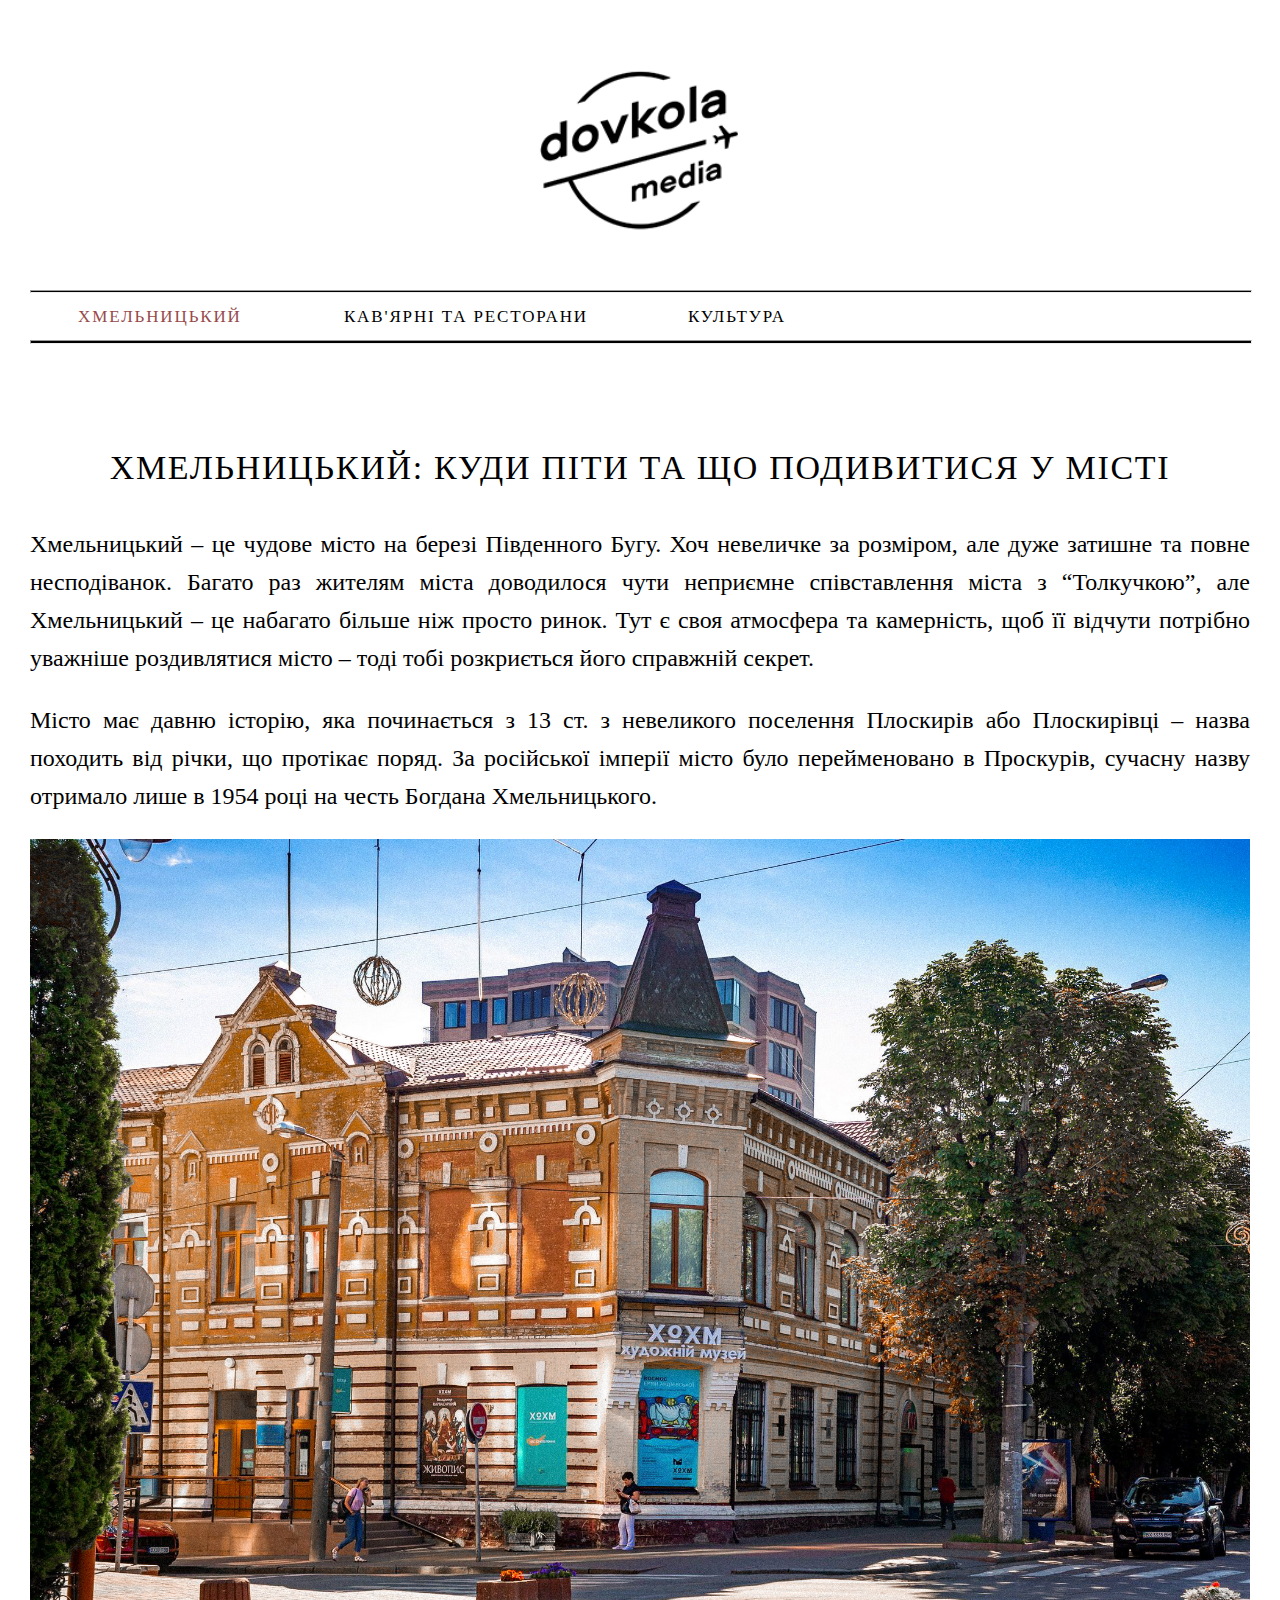
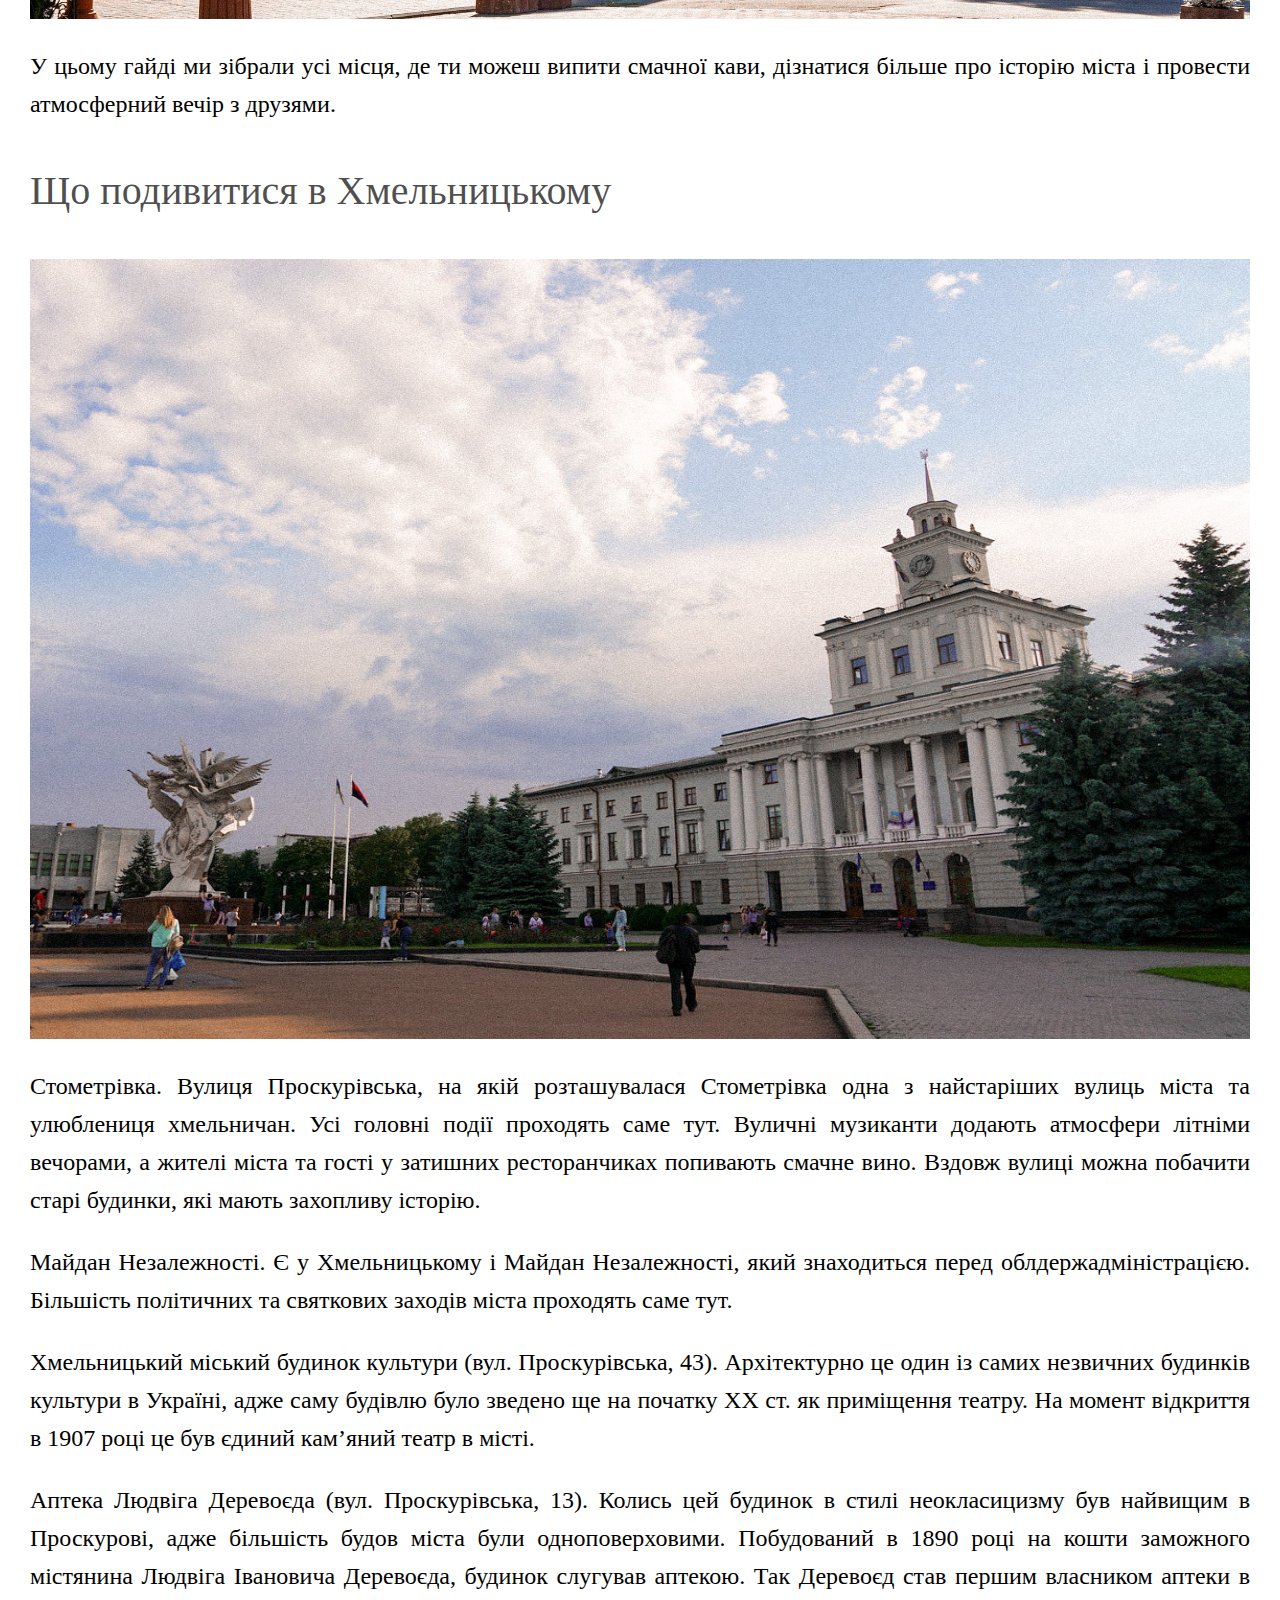
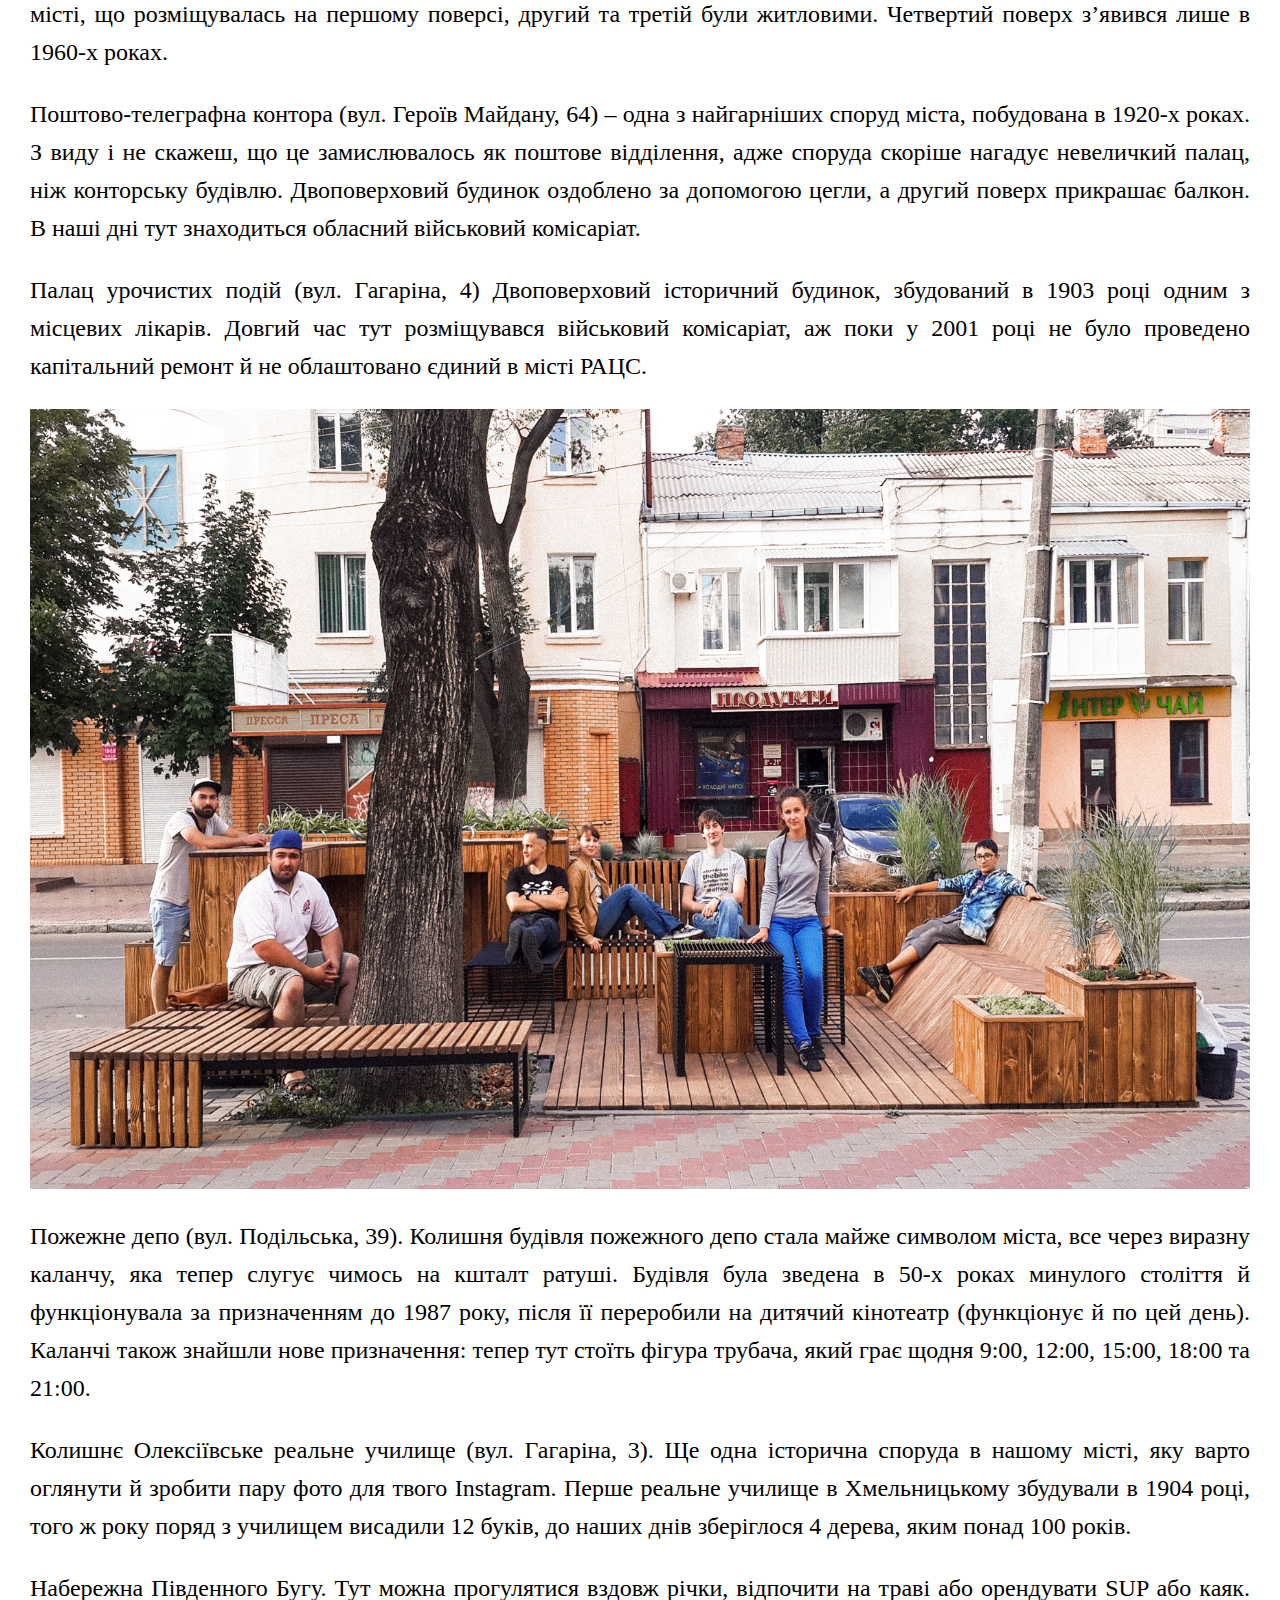
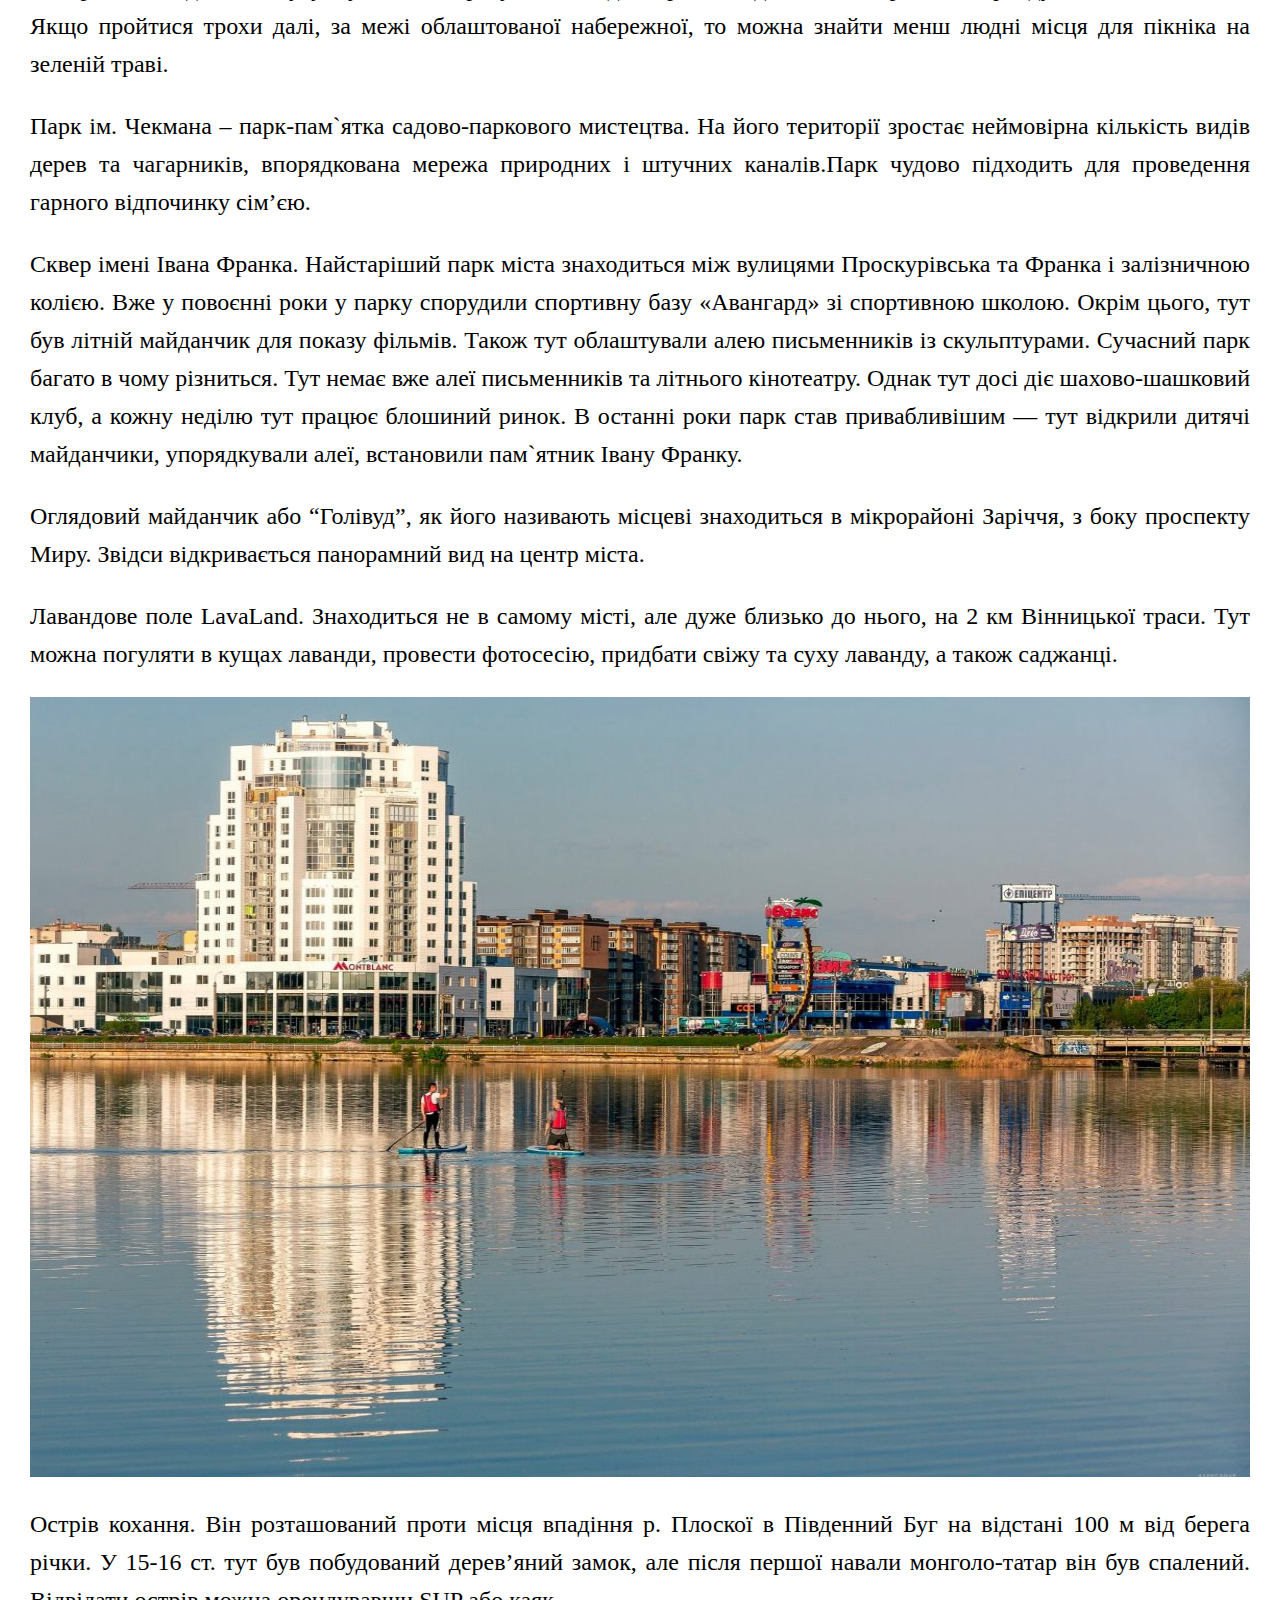
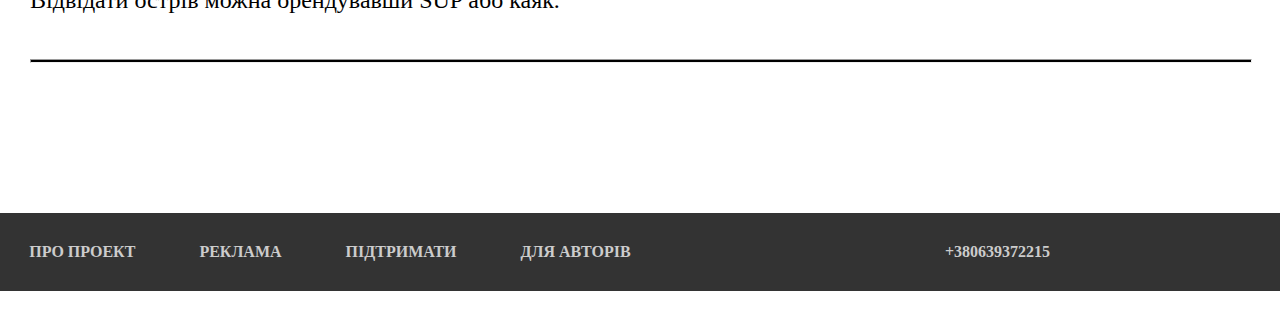
==== commit 525b48d7: "Update index.html" ====
--- a/index.html
+++ b/index.html
@@ -13,7 +13,7 @@
 <div class="container">
 
 <div id="logo" align="center">
-<img src="img/loupe.PNG" class="logo">
+<img src="img/loupe.png" class="logo">
 </div>
 
 <hr class="hr1">
@@ -38,14 +38,14 @@
 
 <p class="alltext">Місто має давню історію, яка починається з 13 ст. з невеликого поселення Плоскирів або Плоскирівці – назва походить від річки, що протікає поряд. За російської імперії місто було перейменовано в Проскурів, сучасну назву отримало лише в 1954 році на честь Богдана Хмельницького.</p>
 
-<img class="img" src="img/img_1979-scaled-1.JPG">
+<img class="img" src="img/img_1979-scaled-1.jpg">
 
 <p class="alltext">У цьому гайді ми зібрали усі місця, де ти можеш випити смачної кави, дізнатися більше про історію міста і провести атмосферний вечір з друзями.
 </p>
 
 <p class="header">Що подивитися в Хмельницькому</p>
 
-<img class="img" src="img/49239699926_9d5bf410a2_h.JPG">
+<img class="img" src="img/49239699926_9d5bf410a2_h.jpg">
 
 <p class="alltext">Стометрівка. Вулиця Проскурівська, на якій розташувалася Стометрівка одна з найстаріших вулиць міста та улюблениця хмельничан. Усі головні події проходять саме тут. Вуличні музиканти додають атмосфери літніми вечорами, а жителі міста та гості у затишних ресторанчиках попивають смачне вино. Вздовж вулиці можна побачити старі будинки, які мають захопливу історію.</p>
 
@@ -59,7 +59,7 @@
 
 <p class="alltext">Палац урочистих подій (вул. Гагаріна, 4) Двоповерховий історичний будинок, збудований в 1903 році одним з місцевих лікарів. Довгий час тут розміщувався військовий комісаріат, аж поки у 2001 році не було проведено капітальний ремонт й не облаштовано єдиний в місті РАЦС.</p>
 
-<img  class="img" src="img/D0BFD0B0D180D0BAD0BBD0B5D182.JPG">
+<img  class="img" src="img/D0BFD0B0D180D0BAD0BBD0B5D182.jpg">
 
 <p class="alltext">Пожежне депо (вул. Подільська, 39). Колишня будівля пожежного депо стала майже символом міста, все через виразну каланчу, яка тепер слугує чимось на кшталт ратуші. Будівля була зведена в 50-х роках минулого століття й функціонувала за призначенням до 1987 року, після її переробили на дитячий кінотеатр (функціонує й по цей день). Каланчі також знайшли нове призначення: тепер тут стоїть фігура трубача, який грає щодня 9:00, 12:00, 15:00, 18:00 та 21:00.</p>
 
@@ -75,7 +75,7 @@
 
 <p class="alltext">Лавандове поле LavaLand. Знаходиться не в самому місті, але дуже близько до нього, на 2 км Вінницької траси. Тут можна погуляти в кущах лаванди, провести фотосесію, придбати свіжу та суху лаванду, а також саджанці.</p>
 
-<img class="img" src="img/KHmel-nyts-kyy-na-1-stor.jpg-555-1170x780-1.JPG">
+<img class="img" src="img/KHmel-nyts-kyy-na-1-stor.jpg-555-1170x780-1.jpg">
 
 <p class="alltext">Острів кохання. Він розташований проти місця впадіння р. Плоскої в Південний Буг на відстані 100 м від берега річки. У 15-16 ст. тут був побудований дерев’яний замок, але після першої навали монголо-татар він був спалений. Відвідати острів можна орендувавши SUP або каяк.</p>
 
--- a/css/style.css
+++ b/css/style.css
@@ -1,12 +1,12 @@
  body{
- 	margin: 0px;
+ margin: 0px;
+ margin-top: -40px;
 }
 
 .logo {
 width: 230px;
 height: 230px;
 padding-top: 75px;
-
 }
 
 #logo{
@@ -45,7 +45,9 @@
 font-size: 22px;
 line-height: 31px;
 }
-
+a{
+	text-decoration:none;
+}
 
 .hr2 {	
 	height: 2px;
--- a/css/adaptation.css
+++ b/css/adaptation.css
@@ -1,13 +1,35 @@
-@media screen and (max-width:412px){
-	.logo {
-		width: 200px;
-height: 200px;
-padding-top: 75px;
-display: flex;
-justify-content: center;
+@media screen and (max-width:412px)
+{
+
+body {
+	margin: 0px;
 }
+
+.logo {
+	width: 200px;
+	height: 200px;
+	padding-top: 75px;
+	display: flex;
+	justify-content: center;
+	}
+
 .img {
-	width: 500px;
-	height: 200px;	}
+	width: 400px;
+	height: 250px;
+}
+
+.footer {
+  
+  font-weight: bold;
+  background-color:#333;
+  color: #ccc;
+  padding: 30px;
+  margin-top:150px;
+  font-size: 10px;
+}
+#footer{
+	display:none;
+}
 
 }
+	
